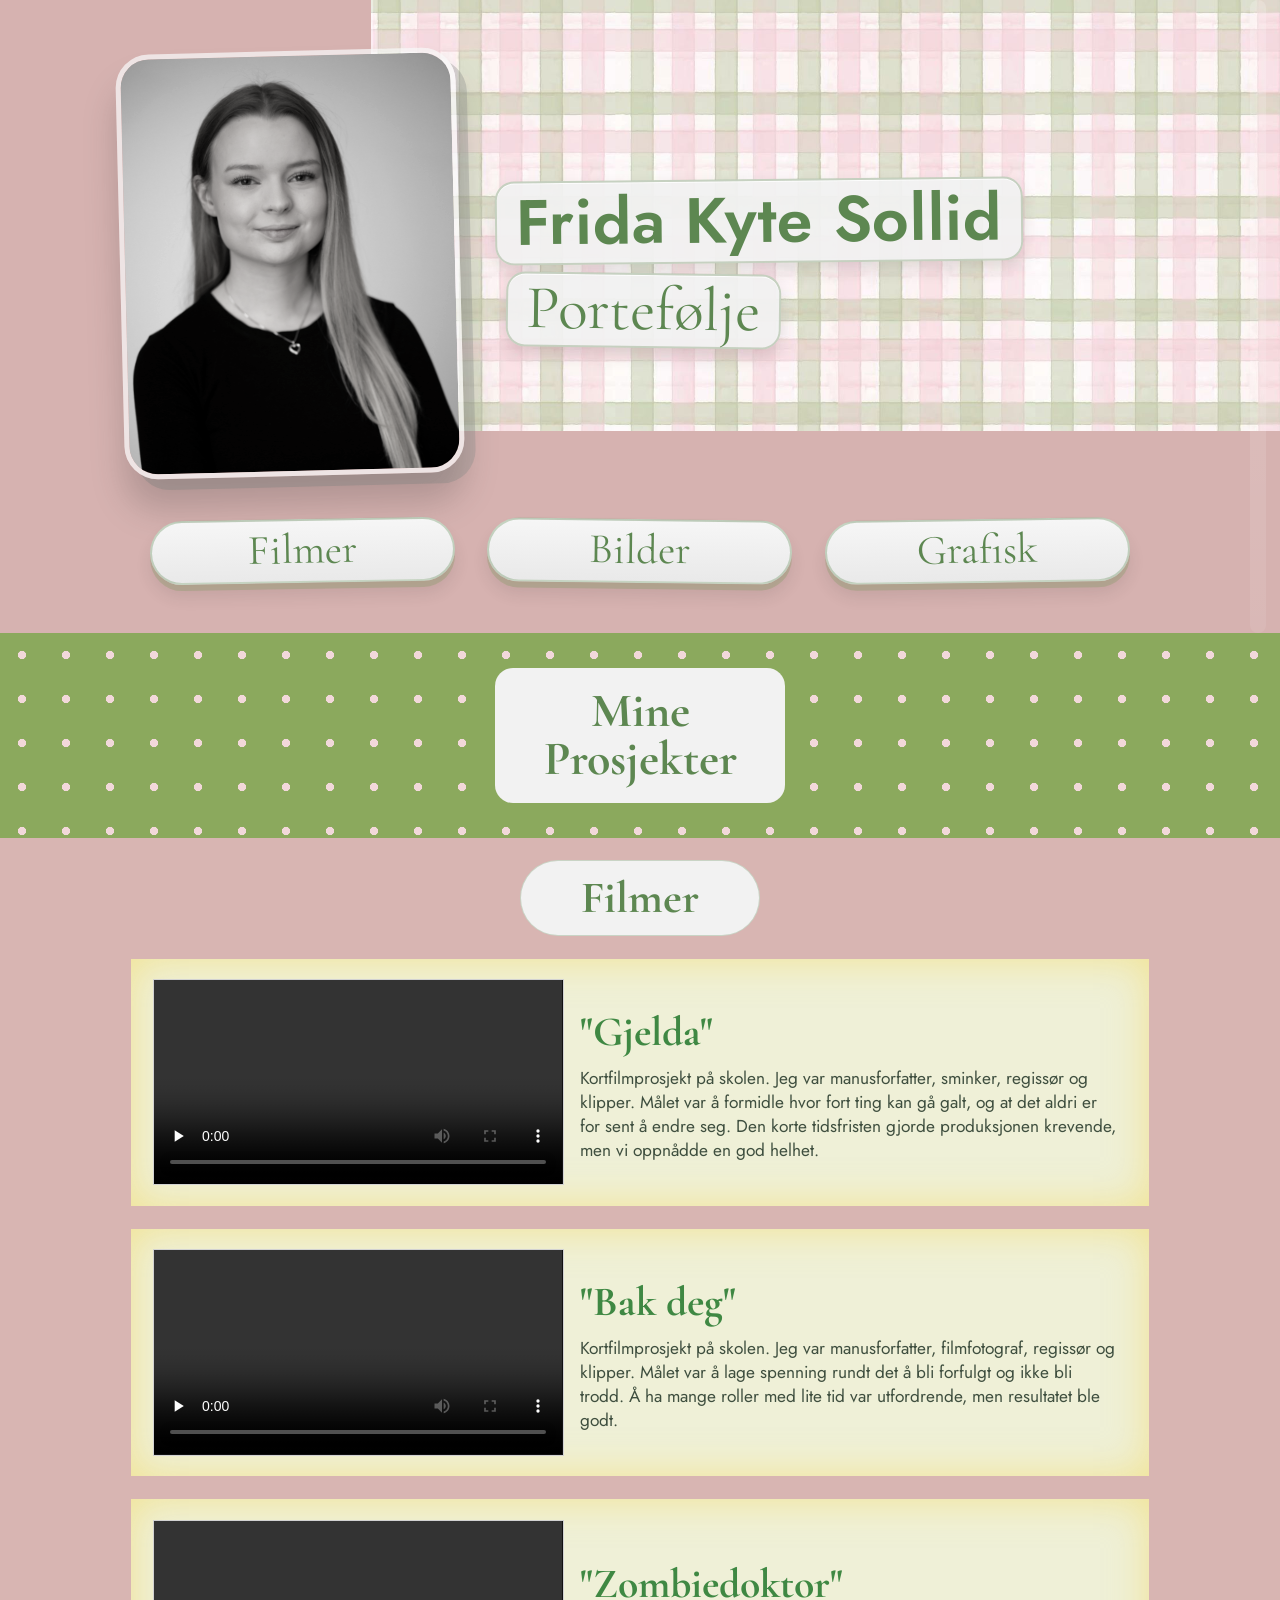
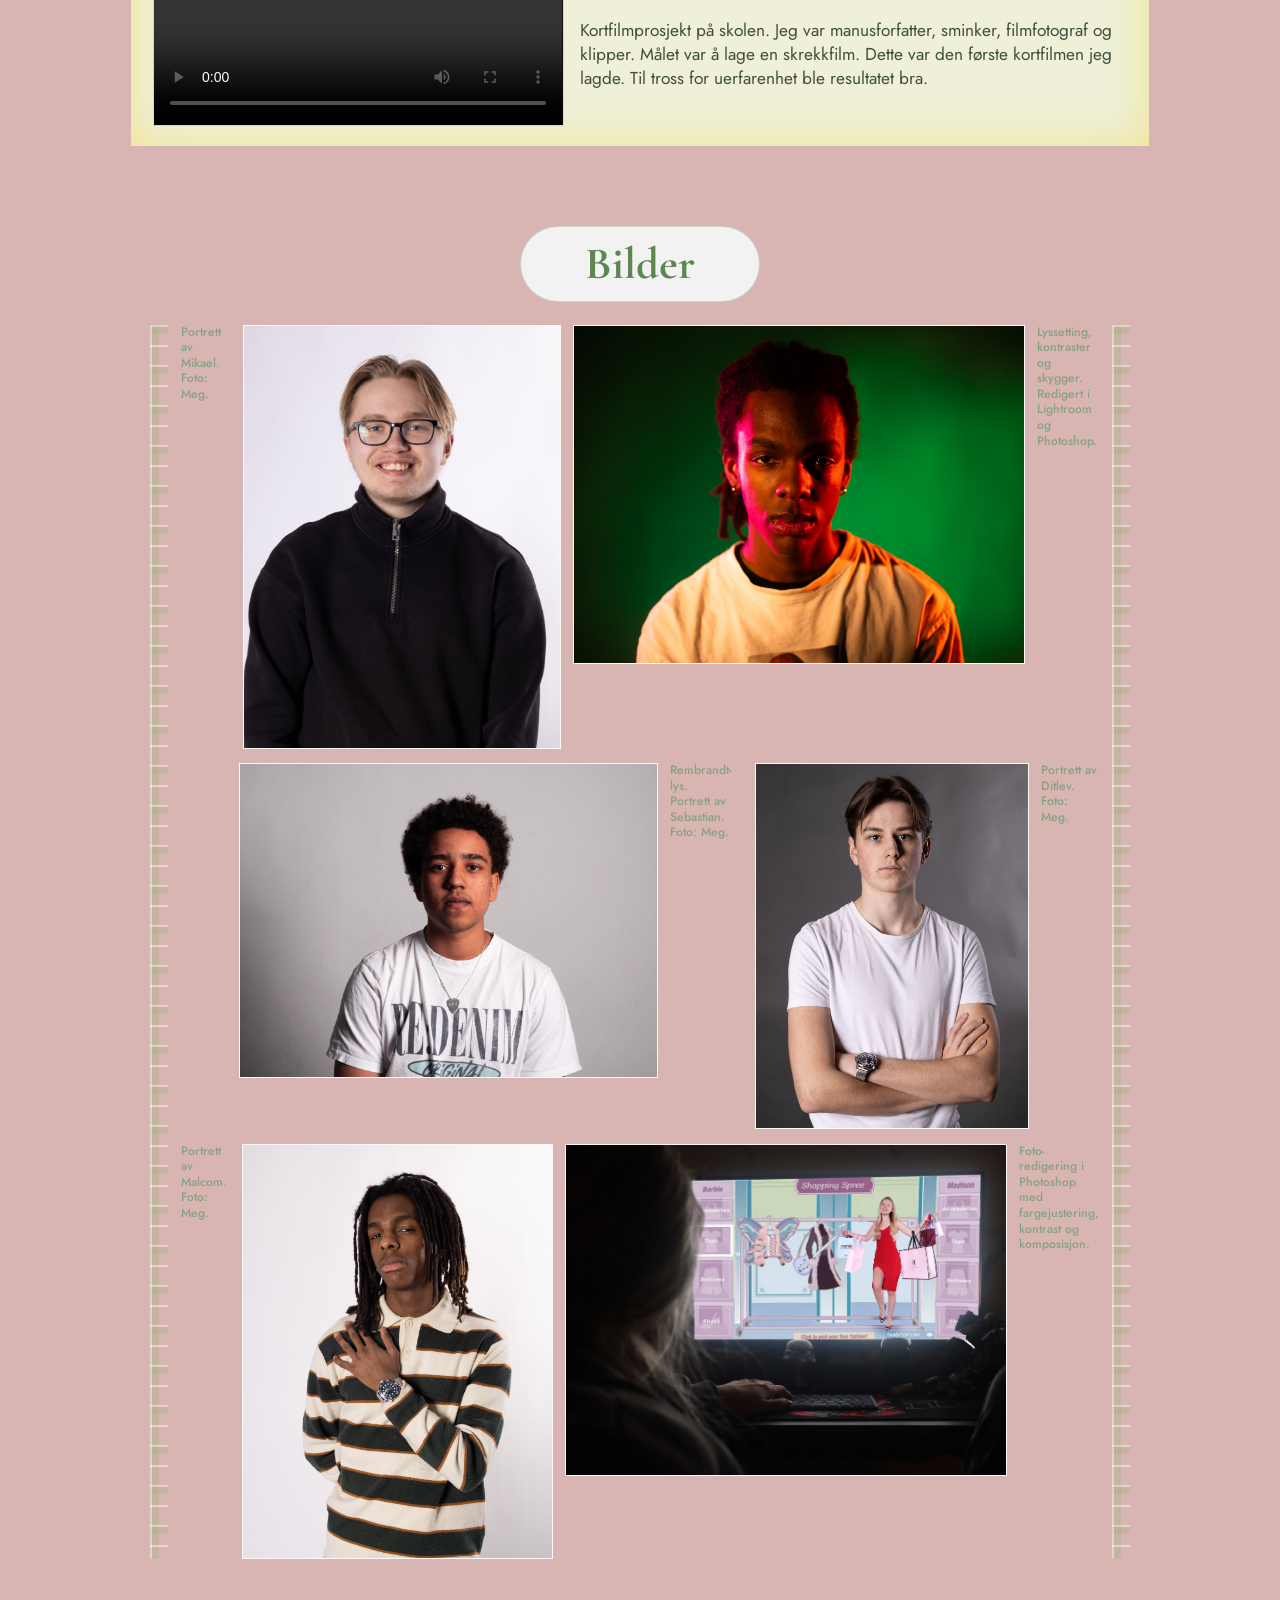
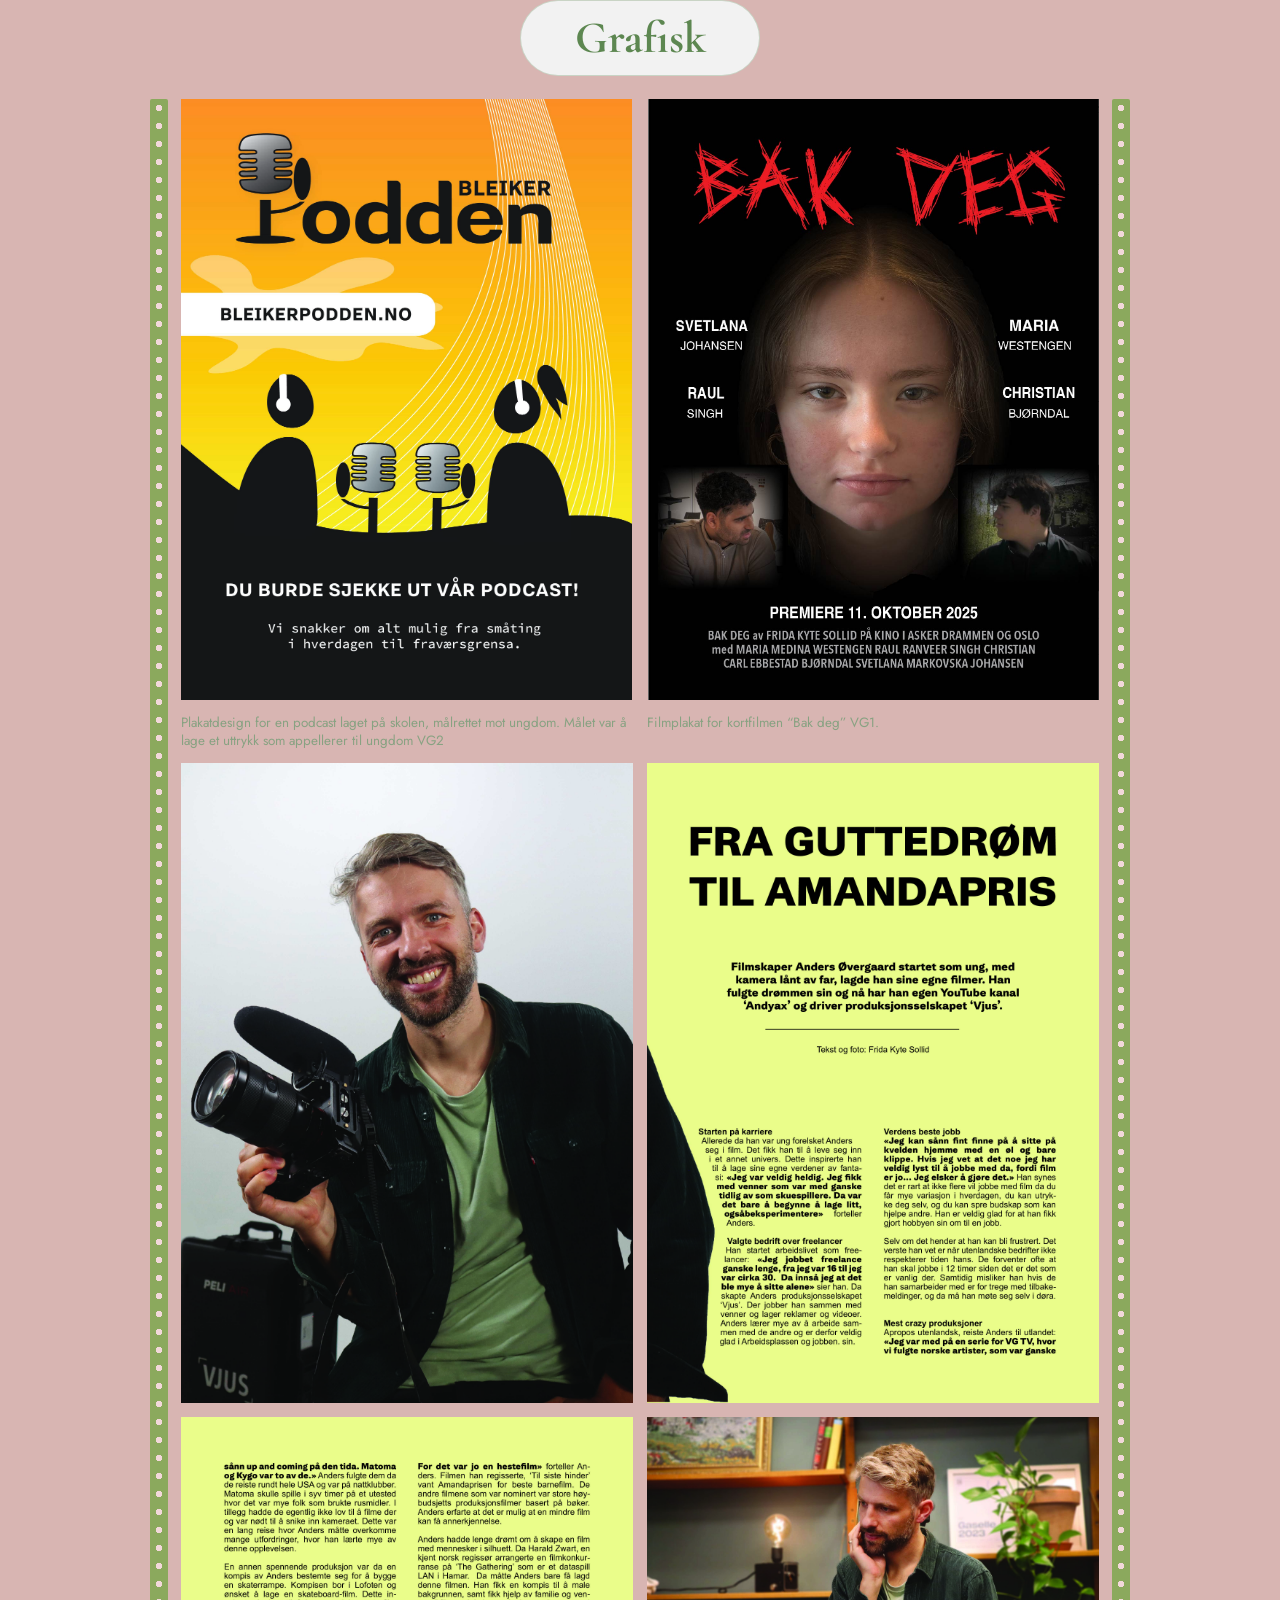
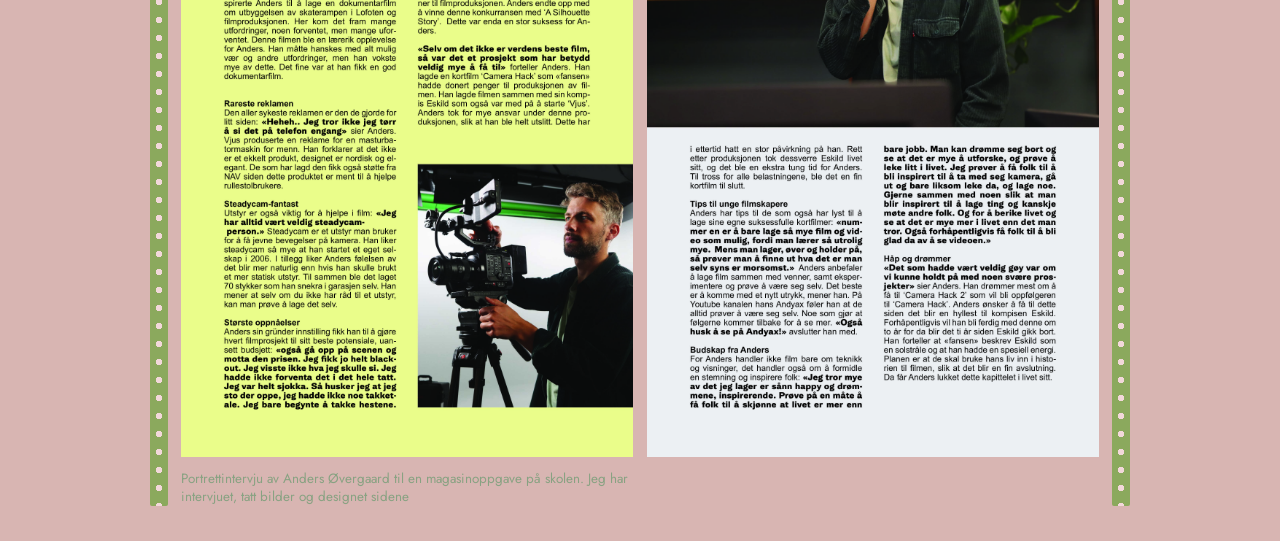
==== index.html @ c755b10b "første push" ====
﻿<!DOCTYPE html>
<html lang="no">
<head>
    <meta charset="UTF-8">
    <meta name="viewport" content="width=device-width, initial-scale=1.0">
    <title>Frida Kyte Sollid | Portefølje</title>
    <link rel="preconnect" href="https://fonts.googleapis.com">
    <link rel="preconnect" href="https://fonts.gstatic.com" crossorigin>
    <link href="https://fonts.googleapis.com/css2?family=Cormorant+Garamond:wght@500;600;700&family=Jost:wght@400;500;600&display=swap" rel="stylesheet">
    <link rel="stylesheet" href="./style/style.css">
</head>
<body>
    <header class="hero" id="top">
        <div class="hero-inner">
            <img src="bilder/FridaCVBILDE_3.jpg" alt="Portrett av Frida" class="hero-photo">
            <div class="hero-title-wrap">
                <h1>Frida Kyte Sollid</h1>
                <p>Portefølje</p>
            </div>
        </div>

        <nav class="pill-nav" aria-label="Navigasjon">
            <a href="#filmer">Filmer</a>
            <a href="#bilder">Bilder</a>
            <a href="#grafisk">Grafisk</a>
        </nav>
    </header>

    <section class="projects-banner">
        <h2>Mine Prosjekter</h2>
    </section>

    <main>
        <section id="filmer" class="section films">
            <h2 class="section-pill">Filmer</h2>

            <article class="film-card">
                <div class="media media-video">
                    <video controls preload="none" aria-label="Film Gjelda">
                        <source src="./filmer/gjelda.mp4" type="video/mp4">
                        Nettleseren støtter ikke videoavspilling.
                    </video>
                </div>
                <div class="film-text">
                    <h3>"Gjelda"</h3>
                    <p>
                        Kortfilmprosjekt på skolen.
                        Jeg var manusforfatter, sminker, regissør og klipper.
                        Målet var å formidle hvor fort ting kan gå galt, og at det aldri er for sent å endre seg.
                        Den korte tidsfristen gjorde produksjonen krevende, men vi oppnådde en god helhet.
                    </p>
                </div>
            </article>

            <article class="film-card">
                <div class="media media-video">
                    <video controls preload="none" aria-label="Film Bak deg">
                        <source src="./filmer/BakDeg.mp4" type="video/mp4">
                        Nettleseren støtter ikke videoavspilling.
                    </video>
                </div>
                <div class="film-text">
                    <h3>"Bak deg"</h3>
                    <p>
                        Kortfilmprosjekt på skolen.
                        Jeg var manusforfatter, filmfotograf, regissør og klipper.
                        Målet var å lage spenning rundt det å bli forfulgt og ikke bli trodd.
                        Å ha mange roller med lite tid var utfordrende, men resultatet ble godt.
                    </p>
                </div>
            </article>

            <article class="film-card">
                <div class="media media-video">
                    <video controls preload="metadata" aria-label="Film Zombiedoktor">
                        <source src="./filmer/Zombiedoktor.mp4" type="video/mp4">
                        Nettleseren støtter ikke videoavspilling.
                    </video>
                </div>
                <div class="film-text">
                    <h3>"Zombiedoktor"</h3>
                    <p>
                        Kortfilmprosjekt på skolen.
                        Jeg var manusforfatter, sminker, filmfotograf og klipper.
                        Målet var å lage en skrekkfilm.
                        Dette var den første kortfilmen jeg lagde.
                        Til tross for uerfarenhet ble resultatet bra.
                    </p>
                </div>
            </article>
        </section>

        <section id="bilder" class="section photos">
            <h2 class="section-pill">Bilder</h2>
            <div class="photo-layout">
                <div class="edge-strip" aria-hidden="true"></div>

                <div class="photo-collage">
                    <div class="photo-row row-1">
                        <p class="photo-note">Portrett av Mikael.<br>Foto: Meg.</p>
                        <figure class="photo-frame portrait">
                            <img src="bilder/MkaelPortrett1_1.jpg" alt="Portrett av Mikael">
                        </figure>
                        <figure class="photo-frame landscape">
                            <img src="bilder/Malcomsistebilde.jpg" alt="Lyssatt portrett av Malcom">
                        </figure>
                        <p class="photo-note">Lyssetting, kontraster og skygger.<br>Redigert i Lightroom og Photoshop.</p>
                    </div>

                    <div class="photo-row row-2">
                        <div class="row-space" aria-hidden="true"></div>
                        <figure class="photo-frame landscape">
                            <img src="bilder/Rembrandt2.jpg" alt="Rembrandt-lys portrett av Sebastian">
                        </figure>
                        <p class="photo-note">Rembrandt-lys.<br>Portrett av Sebastian.<br>Foto: Meg.</p>
                        <figure class="photo-frame portrait">
                            <img src="bilder/DitlevPortrett1.jpg" alt="Portrett av Ditlev">
                        </figure>
                        <p class="photo-note">Portrett av Ditlev.<br>Foto: Meg.</p>
                    </div>

                    <div class="photo-row row-3">
                        <p class="photo-note">Portrett av Malcom.<br>Foto: Meg.</p>
                        <figure class="photo-frame portrait">
                            <img src="bilder/MalcomPortrett1.jpg" alt="Portrett av Malcom i stripet genser">
                        </figure>
                        <figure class="photo-frame landscape">
                            <img src="bilder/identitet-Gjenopprettet.jpg" alt="Foto av skjerm med grafisk prosjekt">
                        </figure>
                        <p class="photo-note">Foto-redigering i Photoshop med fargejustering, kontrast og komposisjon.</p>
                    </div>
                </div>

                <div class="edge-strip" aria-hidden="true"></div>
            </div>
        </section>

        <section id="grafisk" class="section graphics">
            <h2 class="section-pill">Grafisk</h2>

            <div class="graphics-layout">
                <div class="graphic-strip" aria-hidden="true"></div>

                <div class="graphics-content">
                    <div class="graphic-posters">
                        <figure class="graphic-card">
                            <img src="bilder/GrafiskBleikerpodden.jpg" alt="Plakatdesign for Bleikerpodden">
                        </figure>
                        <figure class="graphic-card">
                            <img src="bilder/bakdegfilmplakat 2.jpg" class="bakdeg-poster" alt="Filmplakat for Bak deg">
                        </figure>
                    </div>
                    <div class="graphic-captions">
                        <p>Plakatdesign for en podcast laget på skolen, målrettet mot ungdom.
                         Målet var å lage et uttrykk som appellerer til ungdom VG2</p>
                        <p>Filmplakat for kortfilmen “Bak deg” VG1.</p>
                    </div>

                    <div class="graphic-spread" aria-label="Magasinoppslag">
                        <figure class="graphic-card">
                            <img src="bilder/b7278333-b36d-4a58-82a5-6533978aea83-1.jpg" alt="Portrett med kamera fra intervjuoppslag">
                        </figure>
                        <figure class="graphic-card">
                            <img src="bilder/b7278333-b36d-4a58-82a5-6533978aea83-2.jpg" alt="Forside av intervjuoppslag">
                        </figure>
                        <figure class="graphic-card">
                            <img src="bilder/b7278333-b36d-4a58-82a5-6533978aea83-3.jpg" alt="Intervjutekst med bilde">
                        </figure>
                        <figure class="graphic-card">
                            <img src="bilder/b7278333-b36d-4a58-82a5-6533978aea83-4.jpg" alt="Avslutning av intervjuoppslag">
                        </figure>
                    </div>
                    <p class="spread-caption">
                        Portrettintervju av Anders Øvergaard til en magasinoppgave på skolen.
                        Jeg har intervjuet, tatt bilder og designet sidene
                    </p>
                </div>

                <div class="graphic-strip" aria-hidden="true"></div>
            </div>
        </section>
    </main>
</body>
</html>
---- style/style.css ----
﻿:root {
    --pink: #d8b5b2;
    --green: #8ba95d;
    --text-green: #5d8751;
    --cream: #eff0d7;
    --soft-white: #f2f2f2;
}

* {
    margin: 0;
    padding: 0;
    box-sizing: border-box;
}

html {
    scroll-behavior: smooth;
    -webkit-text-size-adjust: 100%;
    text-size-adjust: 100%;
}

body {
    font-family: "Jost", sans-serif;
    background: var(--pink);
    color: #496b43;
    line-height: 1.4;
    overflow-x: hidden;
}

img,
video {
    max-width: 100%;
    height: auto;
}

.hero {
    position: relative;
    isolation: isolate;
    overflow: hidden;
    padding: clamp(2rem, 5vw, 3.2rem) 1rem clamp(2.2rem, 5vw, 3.1rem);
    background: #d6b2b0;
}

.hero::before {
    content: "";
    position: absolute;
    inset: 0 0 32% 29%;
    background: url("../bilder/greenndpink2.jpg") center / 420px auto repeat;
    box-shadow: inset 2px 0 0 rgba(255, 255, 255, 0.36);
    z-index: -1;
}

.hero::after {
    content: "";
    position: absolute;
    top: 0;
    right: 14px;
    bottom: 0;
    width: 16px;
    border-radius: 10px;
    background: linear-gradient(
        180deg,
        rgba(255, 255, 255, 0.45),
        rgba(255, 255, 255, 0.18)
    );
    opacity: 0.45;
    z-index: -1;
}

.hero-inner {
    max-width: 1040px;
    margin: 0 auto;
    display: grid;
    grid-template-columns: minmax(160px, 340px) minmax(190px, 1fr);
    gap: clamp(1rem, 3vw, 2.2rem);
    align-items: center;
}

.hero-photo {
    width: min(100%, 340px);
    aspect-ratio: 4 / 5;
    border-radius: 2.1rem;
    justify-self: center;
    object-fit: cover;
    object-position: center 14%;
    filter: grayscale(0.95) contrast(1.03);
    border: 5px solid rgba(244, 244, 244, 0.72);
    box-shadow:
        0 30px 34px rgba(70, 39, 38, 0.22),
        11px 11px 0 rgba(127, 161, 96, 0.38);
    transform: rotate(-1.4deg);
}

.hero-title-wrap {
    display: flex;
    flex-direction: column;
    align-items: flex-start;
    gap: 0.62rem;
    max-width: 560px;
}

.hero-title-wrap h1,
.hero-title-wrap p {
    display: inline-block;
    width: fit-content;
    padding: 0.42rem 1.15rem 0.56rem;
    background: rgba(242, 242, 242, 0.94);
    color: var(--text-green);
    border: 2px solid rgba(112, 145, 98, 0.34);
    border-radius: 1.2rem;
    box-shadow:
        0 8px 16px rgba(66, 50, 49, 0.14),
        inset 0 1px 0 rgba(255, 255, 255, 0.85);
}

.hero-title-wrap h1 {
    font-family: "Jost", sans-serif;
    font-size: clamp(2.2rem, 5vw, 4.6rem);
    font-weight: 600;
    line-height: 1;
    letter-spacing: 0.01em;
    transform: rotate(-0.6deg);
}

.hero-title-wrap p {
    margin-left: 0.7rem;
    font-family: "Cormorant Garamond", serif;
    font-size: clamp(2.7rem, 4.8vw, 5.2rem);
    line-height: 0.9;
    transform: rotate(0.75deg);
}

.pill-nav {
    margin: clamp(1.8rem, 4vw, 2.7rem) auto 0;
    max-width: 1030px;
    width: min(100%, 980px);
    display: grid;
    grid-template-columns: repeat(3, minmax(0, 1fr));
    gap: clamp(0.8rem, 3vw, 2rem);
}

.pill-nav a {
    position: relative;
    min-width: 0;
    text-decoration: none;
    font-family: "Cormorant Garamond", serif;
    font-size: clamp(2rem, 3.3vw, 2.7rem);
    line-height: 1;
    text-align: center;
    color: var(--text-green);
    padding: 0.5rem 1.2rem 0.62rem;
    background: linear-gradient(180deg, #f6f6f6, #e9e9e9);
    border: 2px solid rgba(95, 136, 82, 0.32);
    border-radius: 999px;
    box-shadow:
        0 6px 0 rgba(117, 153, 87, 0.27),
        0 12px 16px rgba(58, 45, 45, 0.11);
    transition: transform 140ms ease, box-shadow 140ms ease, filter 140ms ease;
}

.pill-nav a:nth-child(1) {
    transform: rotate(-1deg);
}

.pill-nav a:nth-child(2) {
    transform: rotate(0.7deg);
}

.pill-nav a:nth-child(3) {
    transform: rotate(-0.8deg);
}

.pill-nav a:hover,
.pill-nav a:focus-visible {
    transform: translateY(-4px) scale(1.02);
    box-shadow:
        0 8px 0 rgba(117, 153, 87, 0.31),
        0 17px 20px rgba(58, 45, 45, 0.15);
    filter: saturate(1.08);
}

.section-pill {
    text-decoration: none;
    font-family: "Cormorant Garamond", serif;
    text-align: center;
    color: var(--text-green);
    background: var(--soft-white);
    border: 1px solid rgba(94, 135, 81, 0.28);
    border-radius: 999px;
    padding: 0.35rem 0.8rem;
}

.projects-banner {
    background-color: var(--green);
    background-image: radial-gradient(circle, #f2d8da 13%, transparent 14%);
    background-size: 44px 44px;
    padding: 2.2rem 1rem;
    text-align: center;
}

.projects-banner h2 {
    max-width: 290px;
    margin: 0 auto;
    background: var(--soft-white);
    color: var(--text-green);
    border-radius: 18px;
    padding: 1.2rem 1rem;
    font-family: "Cormorant Garamond", serif;
    font-size: clamp(2rem, 8vw, 3rem);
    line-height: 1;
}

main {
    max-width: 1050px;
    margin: 0 auto;
}

.section {
    padding: 1.4rem 1rem 2.2rem;
}

.section-pill {
    width: min(240px, 78vw);
    margin: 0 auto 1.4rem;
    font-size: clamp(2rem, 7vw, 2.8rem);
}

.film-card {
    background: var(--cream);
    margin: 1.4rem 0;
    padding: 1.2rem;
    display: grid;
    grid-template-columns: 1fr;
    gap: 1rem;
    align-items: center;
    box-shadow: inset 0 0 40px rgba(243, 215, 83, 0.52);
}

.media {
    background: #ececec;
    color: var(--text-green);
    min-height: 160px;
    border: 1px solid #d2d2d2;
    display: grid;
    place-items: center;
    font-family: "Cormorant Garamond", serif;
    font-size: 2rem;
}

.media-video {
    padding: 0;
    min-height: 0;
    background: #111;
}

.media-video video {
    display: block;
    width: 100%;
    height: auto;
    max-height: 260px;
}

.film-text h3 {
    font-family: "Cormorant Garamond", serif;
    color: #3f8843;
    font-size: clamp(1.9rem, 6vw, 2.6rem);
    margin-bottom: 0.3rem;
}

.film-text p {
    color: #3f4f3f;
    font-size: 1.08rem;
    max-width: 54ch;
}

.photos {
    background: var(--pink);
    padding-bottom: 2.6rem;
}

.photo-layout {
    max-width: 980px;
    margin: 0 auto;
    display: grid;
    grid-template-columns: 18px minmax(0, 1fr) 18px;
    gap: 0.8rem;
    align-items: stretch;
}

.edge-strip {
    border-radius: 2px;
    background-image:
        linear-gradient(rgba(255, 255, 255, 0.45) 2px, transparent 2px),
        linear-gradient(90deg, rgba(255, 255, 255, 0.45) 2px, transparent 2px),
        linear-gradient(rgba(138, 173, 98, 0.22) 9px, transparent 9px),
        linear-gradient(90deg, rgba(138, 173, 98, 0.22) 9px, transparent 9px);
    background-size: 20px 20px, 20px 20px, 40px 40px, 40px 40px;
}

.photo-collage {
    display: flex;
    flex-direction: column;
    gap: 0.9rem;
}

.photo-row {
    display: grid;
    align-items: start;
    gap: 0.75rem;
}

.row-1 {
    grid-template-columns: 0.16fr 1.02fr 1.45fr 0.2fr;
}

.row-2 {
    grid-template-columns: 0.16fr 1.45fr 0.25fr 0.95fr 0.2fr;
}

.row-3 {
    grid-template-columns: 0.16fr 1.02fr 1.45fr 0.2fr;
}

.row-space {
    min-height: 1px;
}

.photo-note {
    align-self: start;
    font-size: clamp(0.56rem, 0.95vw, 0.86rem);
    line-height: 1.28;
    font-weight: 500;
    color: #88a282;
}

.photo-frame {
    margin: 0;
    background: #ececec;
    border: 1px solid rgba(255, 255, 255, 0.7);
}

.photo-frame img {
    width: 100%;
    height: 100%;
    object-fit: cover;
    display: block;
}

.photo-frame.portrait {
    aspect-ratio: 3 / 4;
}

.photo-frame.landscape {
    aspect-ratio: 4 / 3;
}

.photo-frame.portrait img {
    object-position: center top;
}

.graphics {
    background: var(--pink);
    padding-top: 0;
}

.graphics-layout {
    max-width: 980px;
    margin: 0 auto;
    display: grid;
    grid-template-columns: 18px minmax(0, 1fr) 18px;
    gap: 0.8rem;
}

.graphic-strip {
    border-radius: 2px;
    background-color: #8ba95d;
    background-image: radial-gradient(circle, #f2d8da 23%, transparent 25%);
    background-size: 18px 18px;
}

.graphics-content {
    display: flex;
    flex-direction: column;
    gap: 0.85rem;
}

.graphic-posters {
    display: grid;
    grid-template-columns: repeat(2, minmax(0, 1fr));
    gap: 1rem;
}

.graphic-card {
    margin: 0;
    background: #101010;
}

.graphic-card img {
    width: 100%;
    aspect-ratio: 3 / 4;
    object-fit: cover;
    display: block;
}

.bakdeg-poster {
    object-position: 68% 75%;
}

.graphic-captions {
    display: grid;
    grid-template-columns: repeat(2, minmax(0, 1fr));
    gap: 0.85rem;
}

.graphic-captions p {
    font-size: 0.84rem;
    line-height: 1.33;
    color: #88a282;
}

.graphic-spread {
    display: grid;
    grid-template-columns: repeat(2, minmax(0, 1fr));
    gap: 0.85rem;
}

.graphic-spread .graphic-card {
    background: #efefef;
}

.graphic-spread .graphic-card img {
    aspect-ratio: auto;
    height: auto;
    object-fit: contain;
}

.spread-caption {
    font-size: 0.84rem;
    line-height: 1.33;
    color: #88a282;
    max-width: 62ch;
}

@media (min-width: 680px) {
    .film-card {
        grid-template-columns: minmax(240px, 0.9fr) 1.2fr;
        padding: 1.3rem 1.4rem;
    }
}

@media (max-width: 900px) {
    .hero {
        padding: 1.7rem 0.75rem 1.8rem;
    }

    .hero::before {
        inset: 0 0 35% 24%;
        background-size: 320px auto;
    }

    .hero::after {
        right: 8px;
        width: 10px;
    }

    .hero-inner {
        grid-template-columns: minmax(150px, 260px) minmax(170px, 1fr);
        gap: 0.75rem;
    }

    .hero-photo {
        width: min(100%, 250px);
    }

    .hero-title-wrap h1,
    .hero-title-wrap p {
        transform: none;
    }

    .pill-nav a {
        font-size: clamp(1.35rem, 3.7vw, 2rem);
        padding-inline: 0.8rem;
    }

    .pill-nav a:nth-child(1),
    .pill-nav a:nth-child(2),
    .pill-nav a:nth-child(3) {
        transform: none;
    }

    .photo-layout,
    .graphics-layout {
        grid-template-columns: 12px minmax(0, 1fr) 12px;
        gap: 0.45rem;
    }

    .photo-row {
        gap: 0.45rem;
    }

    .photo-note,
    .graphic-captions p,
    .spread-caption {
        font-size: clamp(0.52rem, 1.7vw, 0.72rem);
    }
}

@media (max-width: 640px) {
    .section {
        padding: 1.1rem 0.55rem 2rem;
    }

    .hero {
        padding-top: 1.35rem;
    }

    .hero::before {
        inset: 0 0 36% 16%;
        background-size: 250px auto;
    }

    .hero-title-wrap h1 {
        font-size: clamp(1.45rem, 6.5vw, 2.3rem);
    }

    .hero-title-wrap p {
        font-size: clamp(1.95rem, 8vw, 3rem);
    }

    .pill-nav {
        gap: 0.55rem;
    }

    .pill-nav a {
        font-size: clamp(1.2rem, 5.3vw, 1.55rem);
        padding: 0.42rem 0.35rem 0.5rem;
    }

    .photo-layout,
    .graphics-layout {
        grid-template-columns: 8px minmax(0, 1fr) 8px;
    }

    .graphic-posters {
        gap: 0.55rem;
    }

    .graphic-captions {
        gap: 0.5rem;
    }

    .graphic-spread {
        gap: 0.5rem;
    }
}
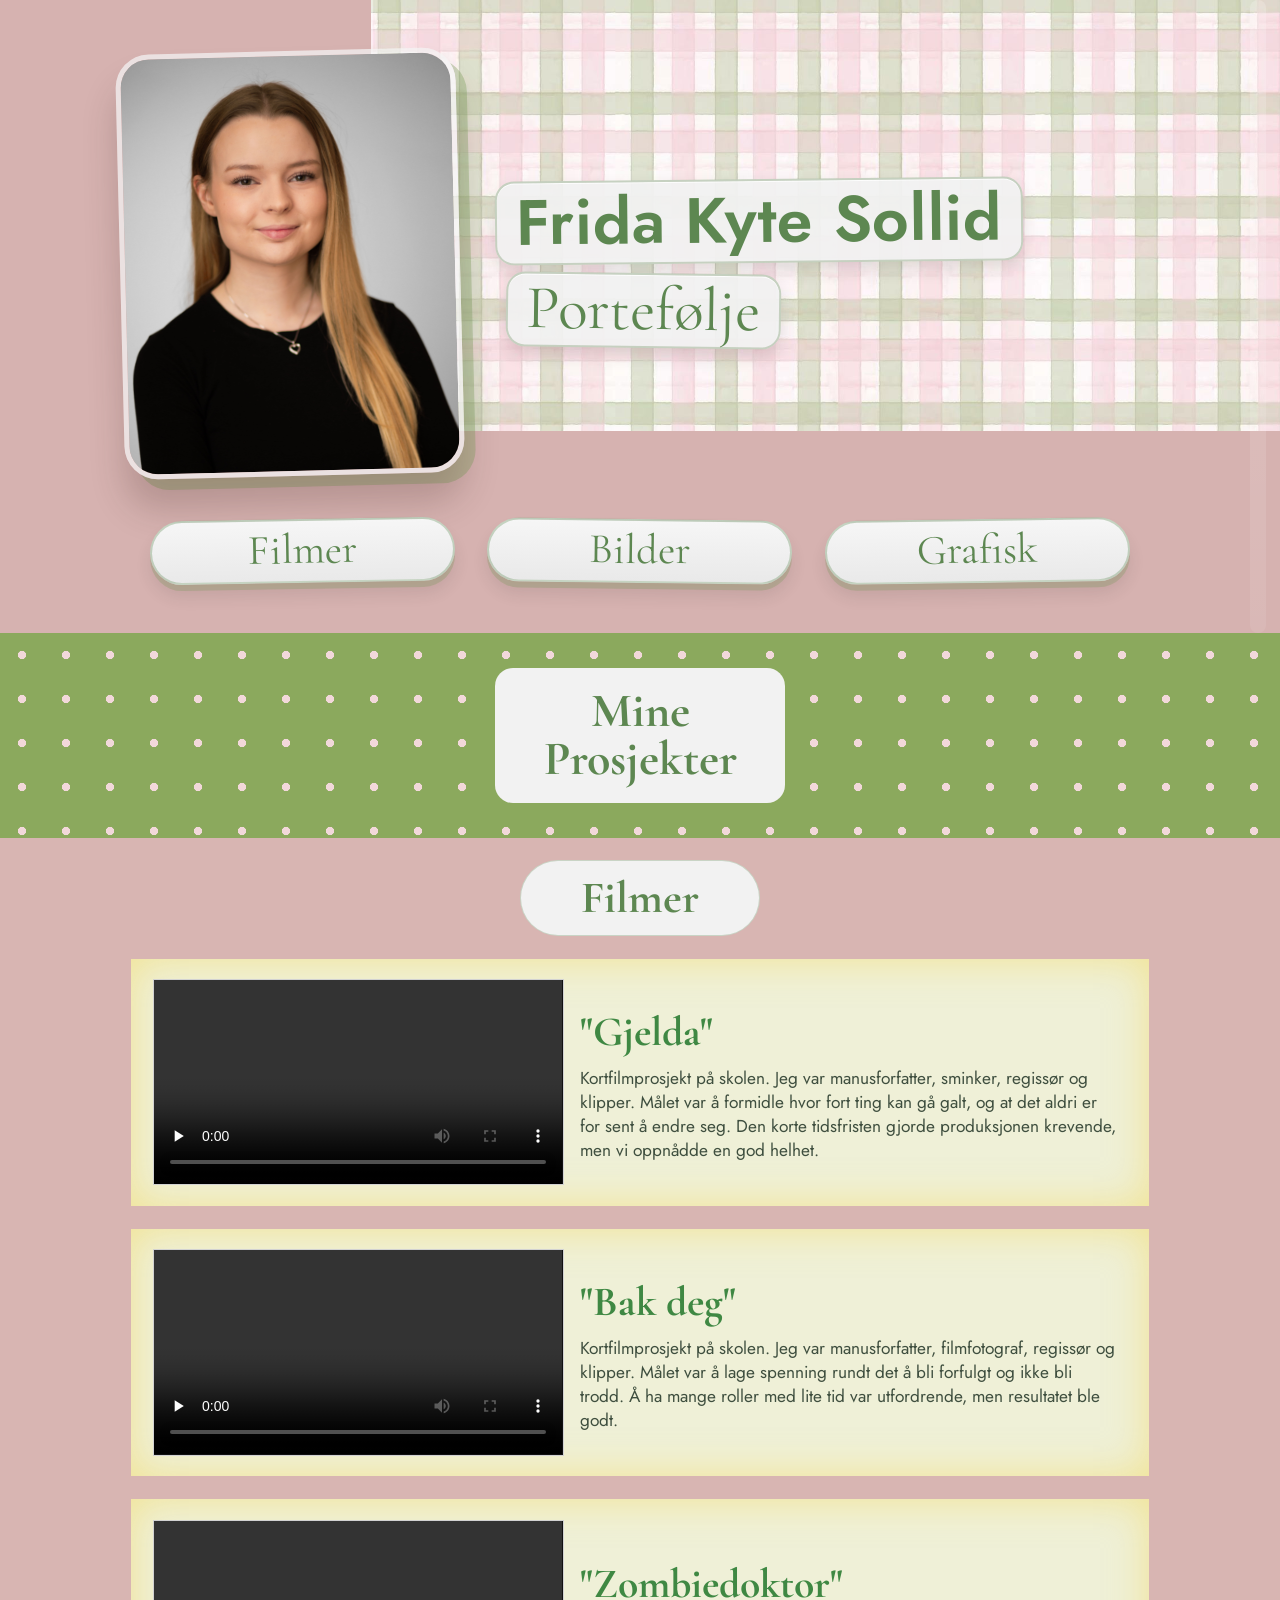
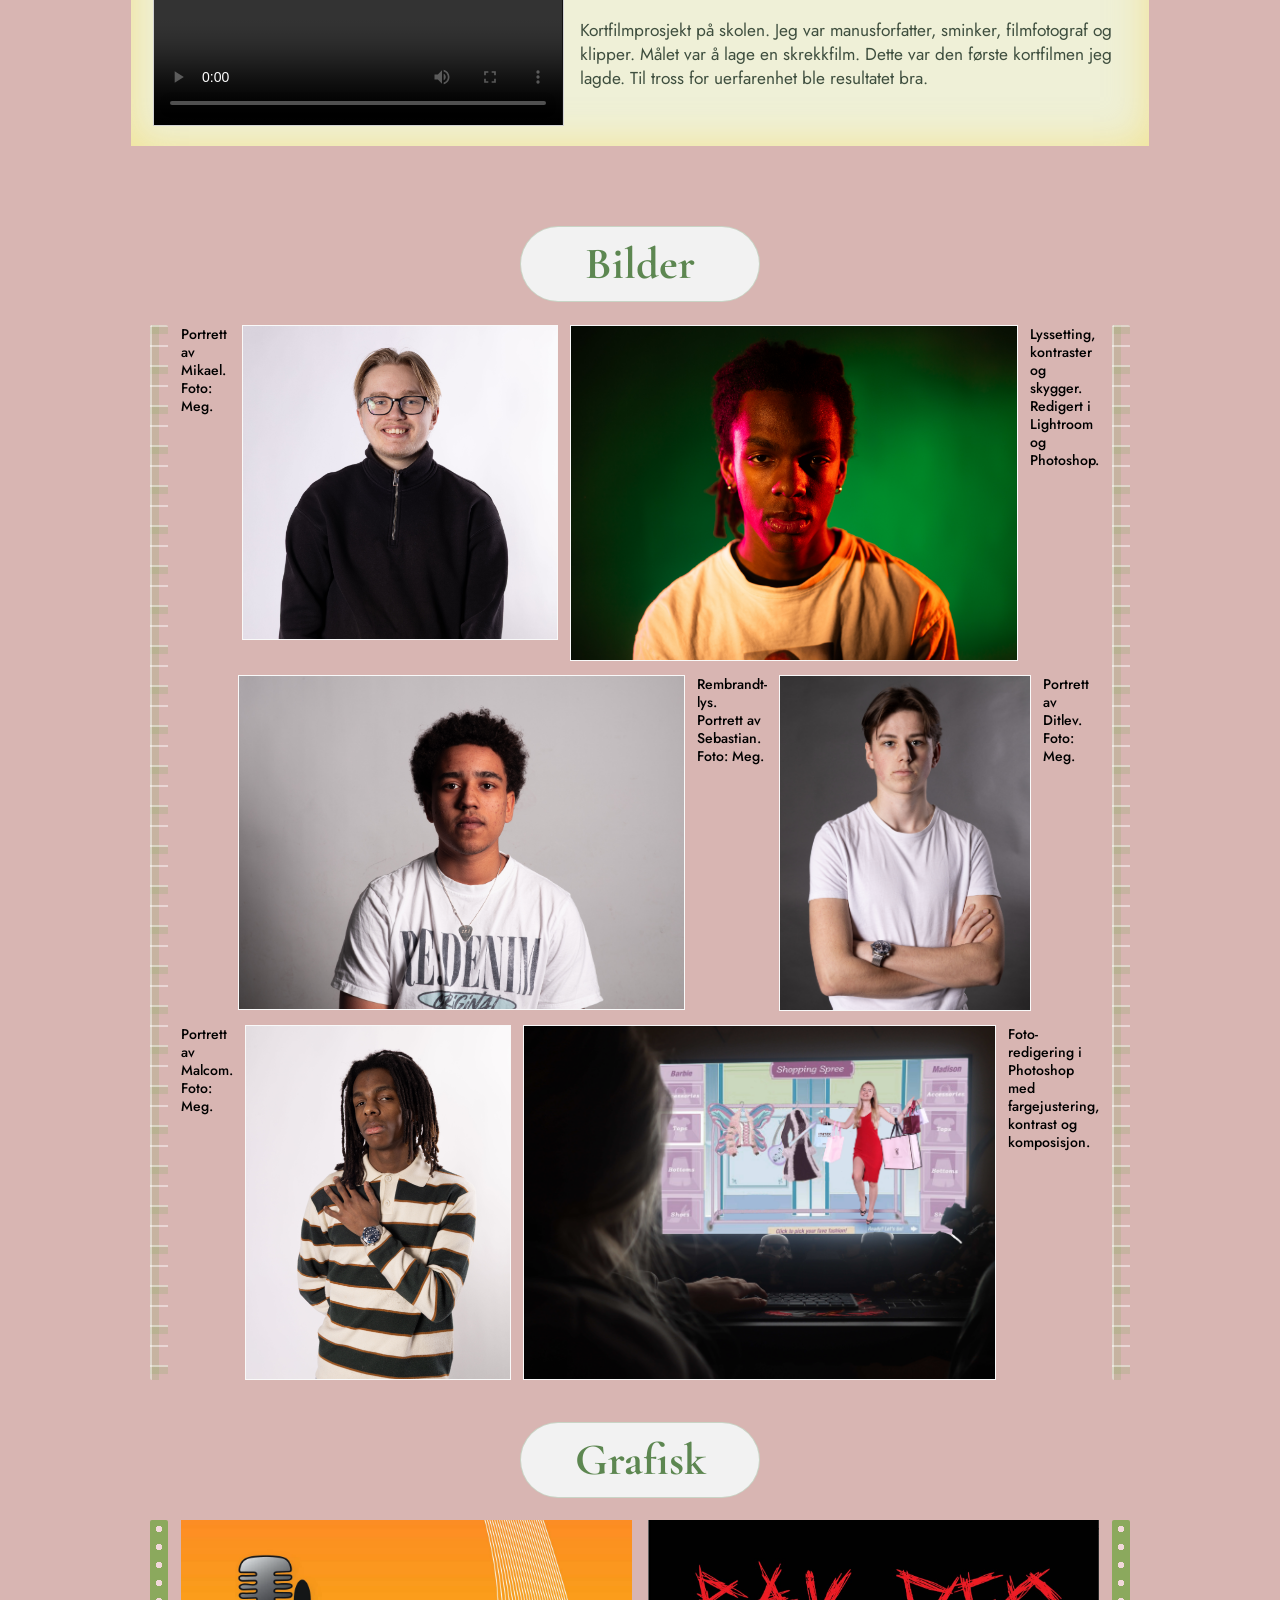
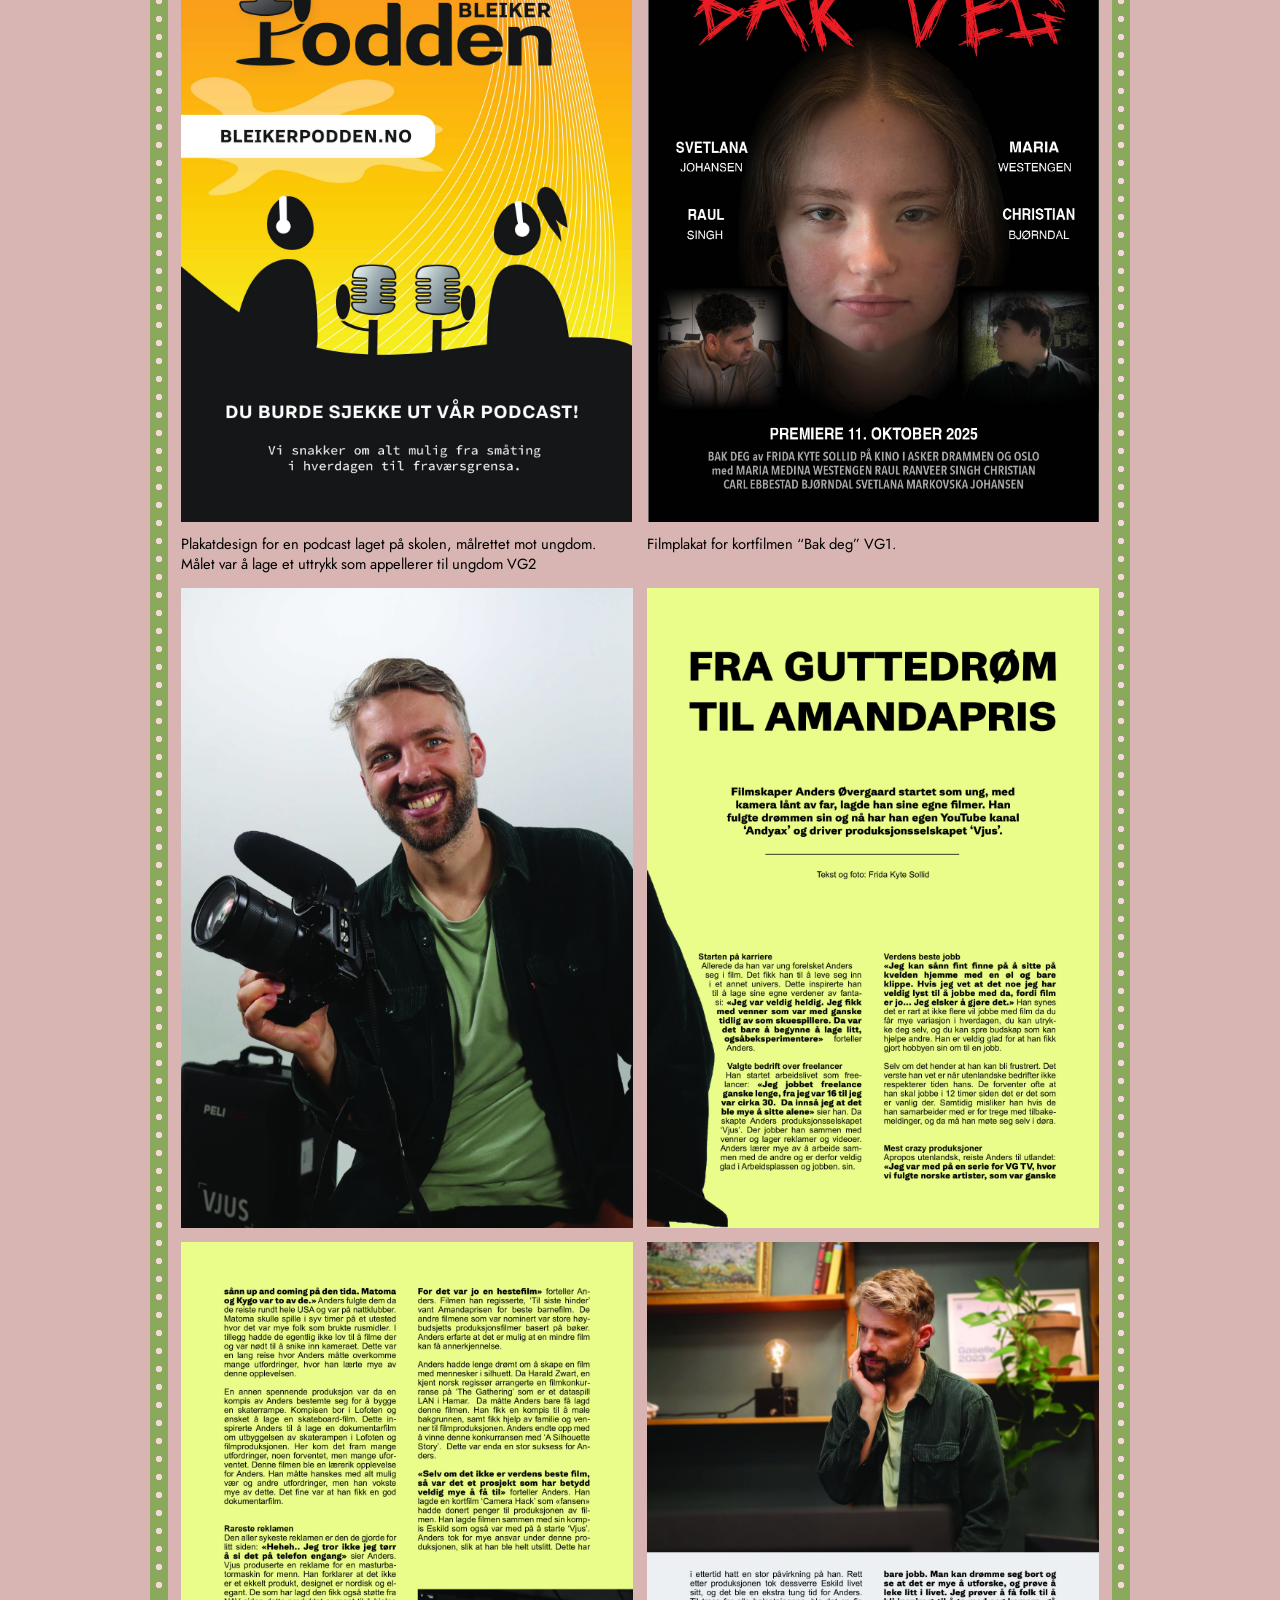
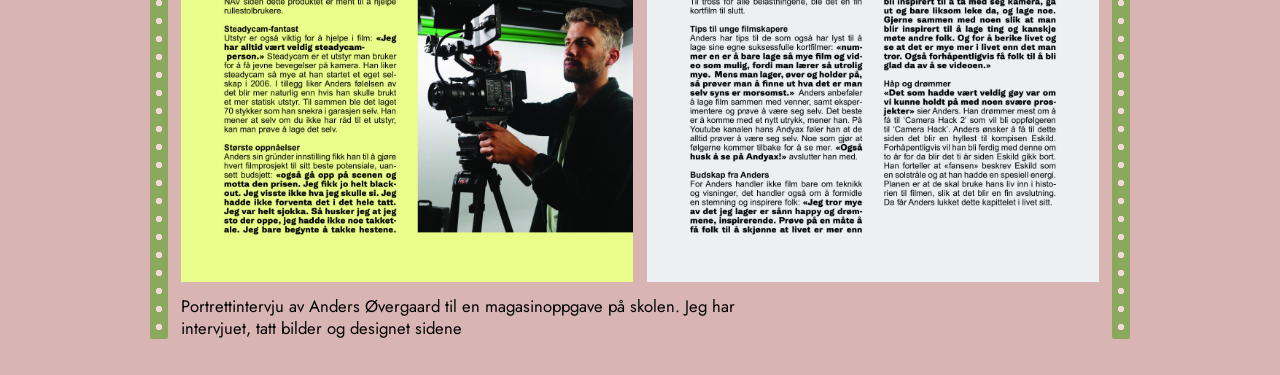
==== commit dec341c9: "oppdatering" ====
--- a/index.html
+++ b/index.html
@@ -37,7 +37,7 @@
             <article class="film-card">
                 <div class="media media-video">
                     <video controls preload="none" aria-label="Film Gjelda">
-                        <source src="./filmer/gjelda.mp4" type="video/mp4">
+                        <source src="https://media.githubusercontent.com/media/RaulSingh1/Fridaportfolje/main/filmer/gjelda.mp4" type="video/mp4">
                         Nettleseren støtter ikke videoavspilling.
                     </video>
                 </div>
@@ -55,7 +55,7 @@
             <article class="film-card">
                 <div class="media media-video">
                     <video controls preload="none" aria-label="Film Bak deg">
-                        <source src="./filmer/BakDeg.mp4" type="video/mp4">
+                        <source src="https://media.githubusercontent.com/media/RaulSingh1/Fridaportfolje/main/filmer/BakDeg.mp4" type="video/mp4">
                         Nettleseren støtter ikke videoavspilling.
                     </video>
                 </div>
@@ -73,7 +73,7 @@
             <article class="film-card">
                 <div class="media media-video">
                     <video controls preload="metadata" aria-label="Film Zombiedoktor">
-                        <source src="./filmer/Zombiedoktor.mp4" type="video/mp4">
+                        <source src="https://media.githubusercontent.com/media/RaulSingh1/Fridaportfolje/main/filmer/Zombiedoktor.mp4" type="video/mp4">
                         Nettleseren støtter ikke videoavspilling.
                     </video>
                 </div>
--- a/style/style.css
+++ b/style/style.css
@@ -82,7 +82,6 @@
     justify-self: center;
     object-fit: cover;
     object-position: center 14%;
-    filter: grayscale(0.95) contrast(1.03);
     border: 5px solid rgba(244, 244, 244, 0.72);
     box-shadow:
         0 30px 34px rgba(70, 39, 38, 0.22),
@@ -313,11 +312,11 @@
 }
 
 .row-2 {
-    grid-template-columns: 0.16fr 1.45fr 0.25fr 0.95fr 0.2fr;
+    grid-template-columns: 0.16fr 1.58fr 0.25fr 0.89fr 0.2fr;
 }
 
 .row-3 {
-    grid-template-columns: 0.16fr 1.02fr 1.45fr 0.2fr;
+    grid-template-columns: 0.16fr 0.89fr 1.58fr 0.2fr;
 }
 
 .row-space {
@@ -326,10 +325,10 @@
 
 .photo-note {
     align-self: start;
-    font-size: clamp(0.56rem, 0.95vw, 0.86rem);
+    font-size: clamp(0.64rem, 1.1vw, 0.98rem);
     line-height: 1.28;
     font-weight: 500;
-    color: #88a282;
+    color: #000000;
 }
 
 .photo-frame {
@@ -349,6 +348,10 @@
     aspect-ratio: 3 / 4;
 }
 
+.row-1 .photo-frame.portrait {
+    aspect-ratio: 1 / 1;
+}
+
 .photo-frame.landscape {
     aspect-ratio: 4 / 3;
 }
@@ -412,9 +415,9 @@
 }
 
 .graphic-captions p {
-    font-size: 0.84rem;
+    font-size: clamp(0.9rem, 1.15vw, 1.03rem);
     line-height: 1.33;
-    color: #88a282;
+    color: #000000;
 }
 
 .graphic-spread {
@@ -434,9 +437,9 @@
 }
 
 .spread-caption {
-    font-size: 0.84rem;
+    font-size: clamp(1rem, 1.3vw, 1.14rem);
     line-height: 1.33;
-    color: #88a282;
+    color: #000000;
     max-width: 62ch;
 }
 
@@ -497,10 +500,16 @@
         gap: 0.45rem;
     }
 
-    .photo-note,
-    .graphic-captions p,
+    .photo-note {
+        font-size: clamp(0.6rem, 1.9vw, 0.82rem);
+    }
+
+    .graphic-captions p {
+        font-size: clamp(0.6rem, 1.9vw, 0.82rem);
+    }
+
     .spread-caption {
-        font-size: clamp(0.52rem, 1.7vw, 0.72rem);
+        font-size: clamp(0.68rem, 2.2vw, 0.95rem);
     }
 }
 
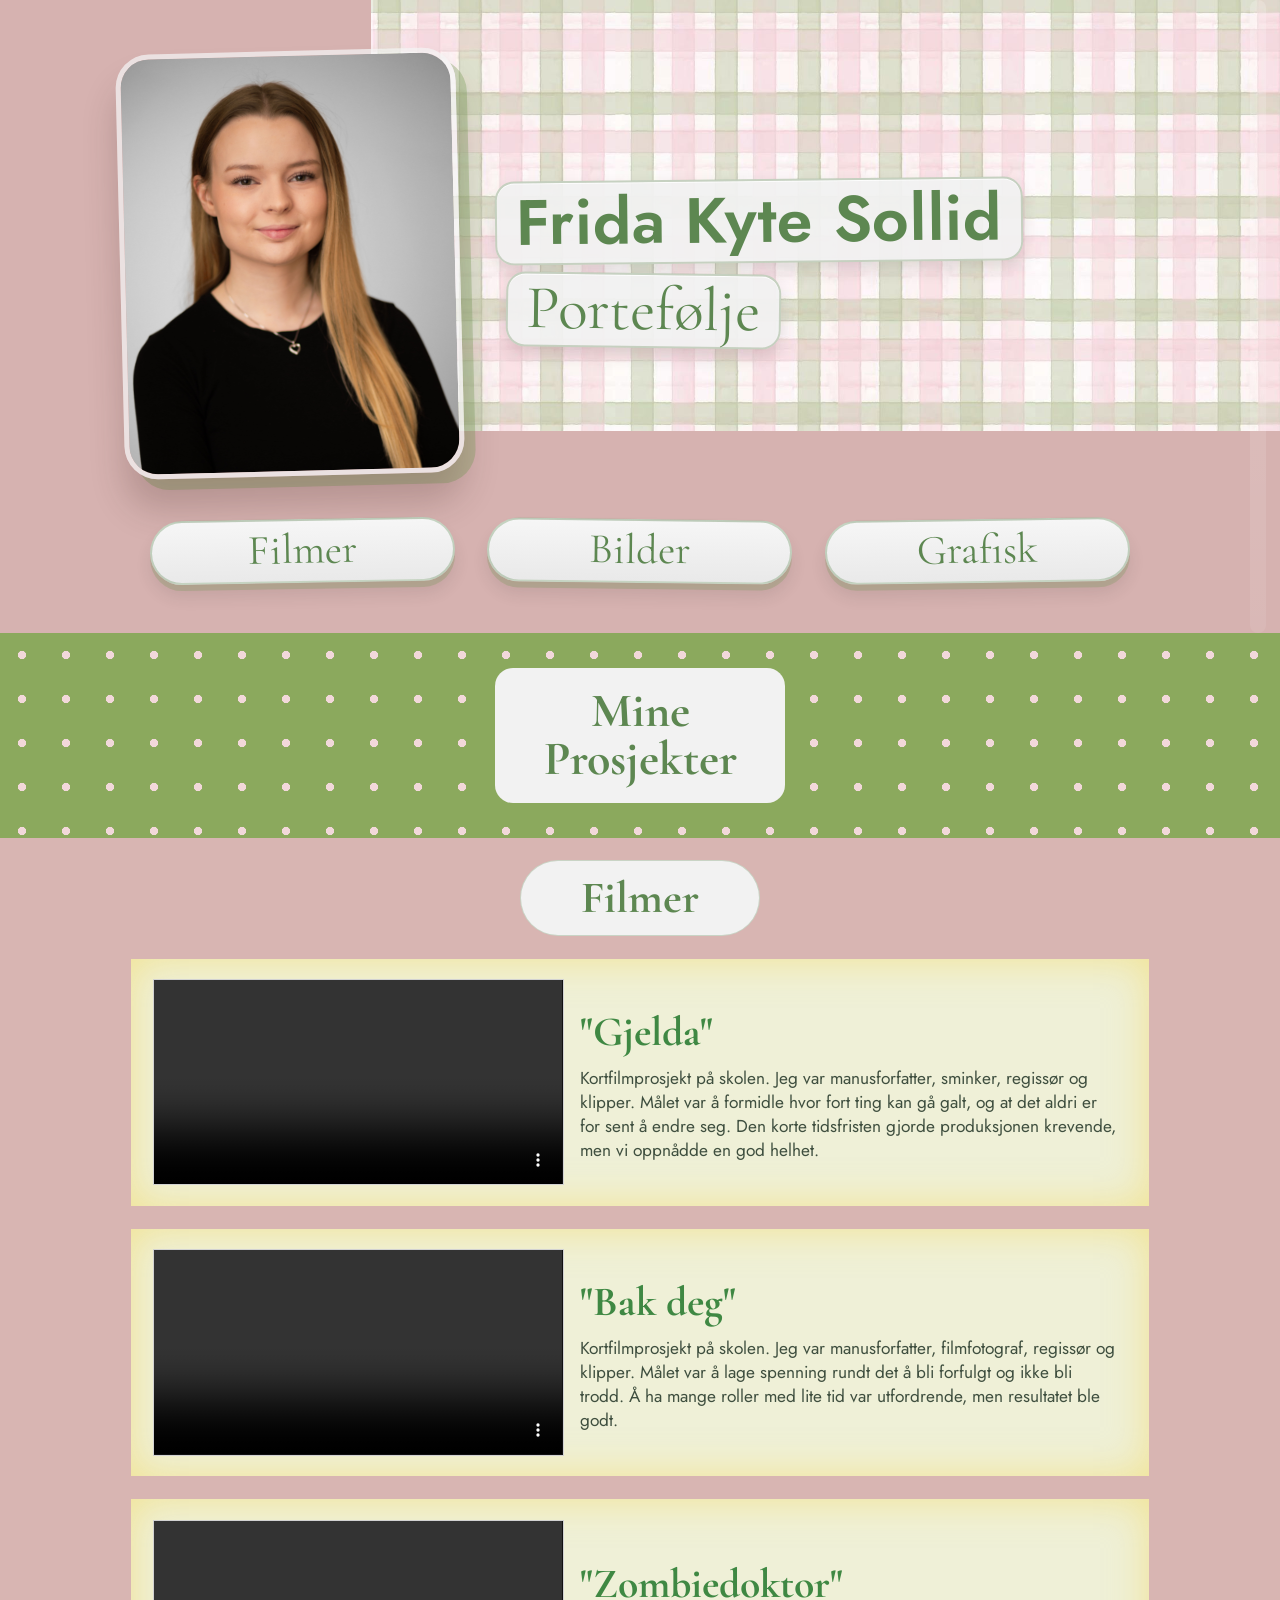
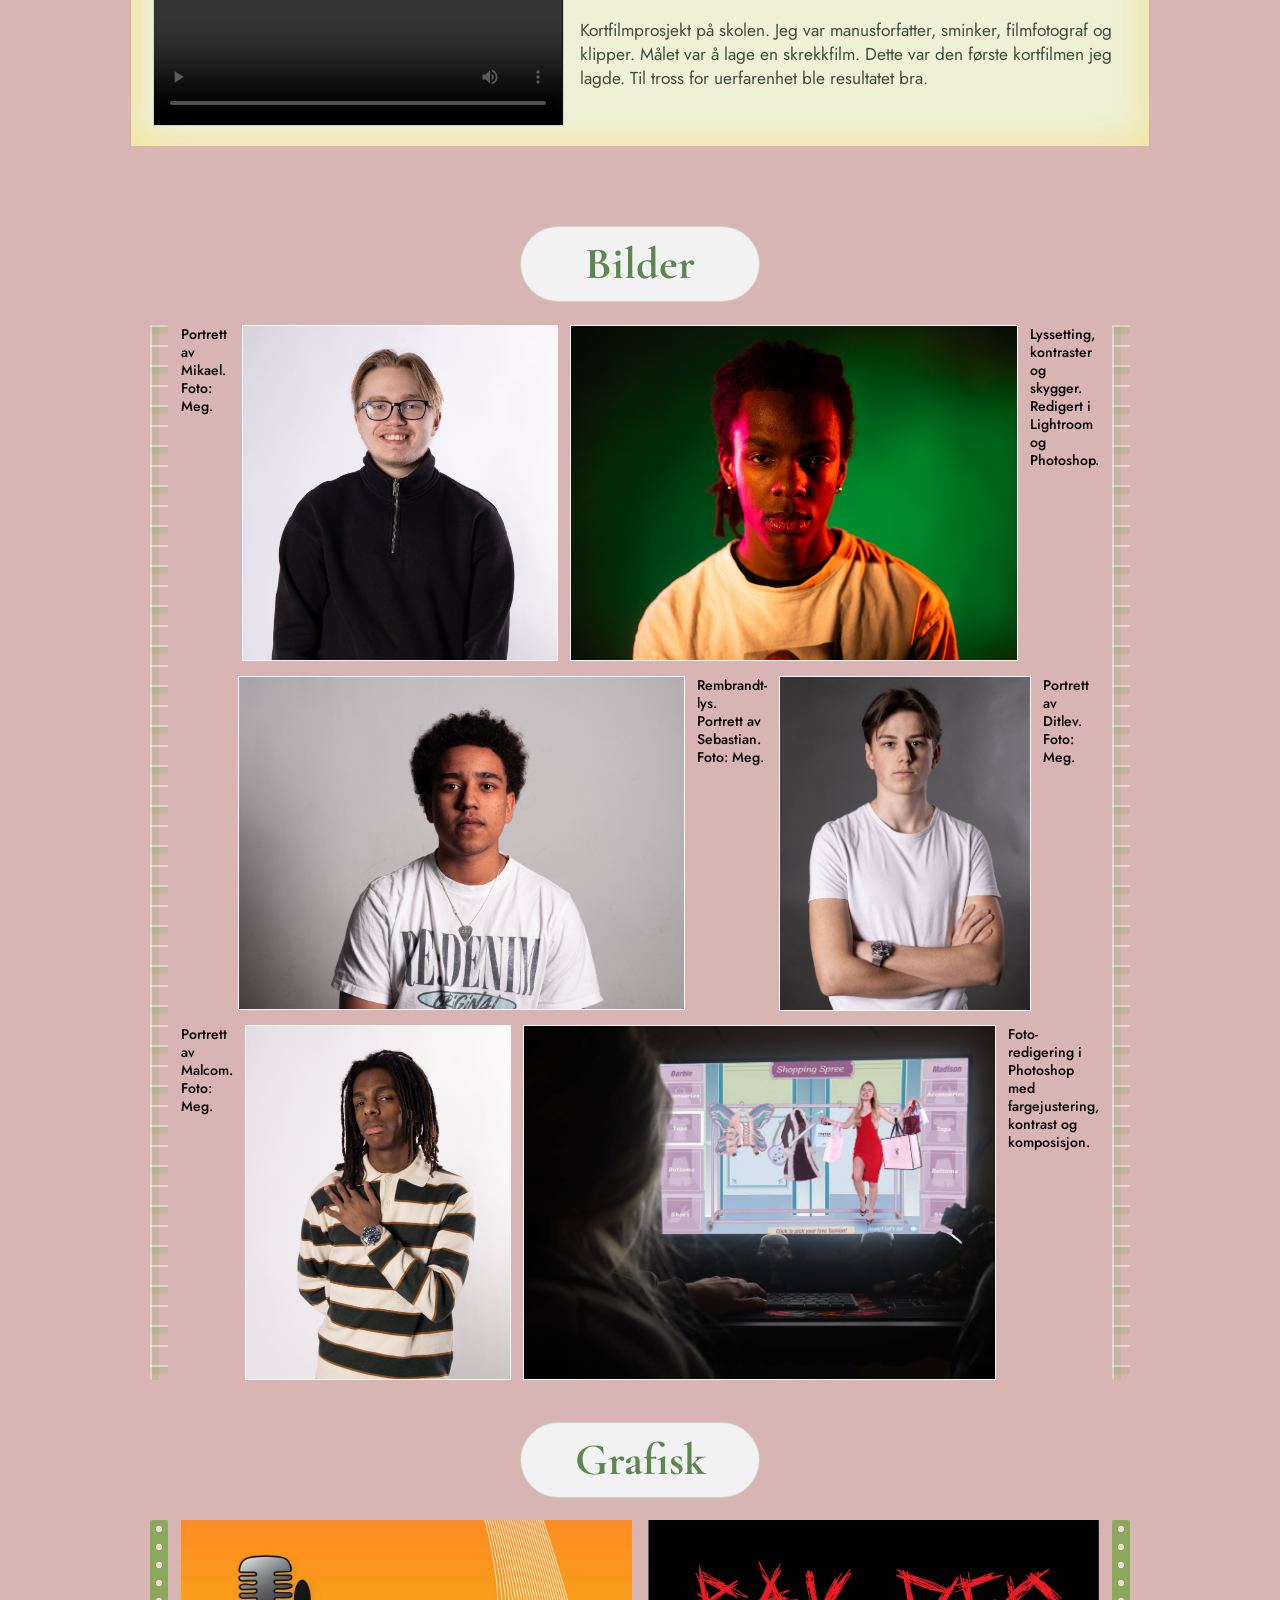
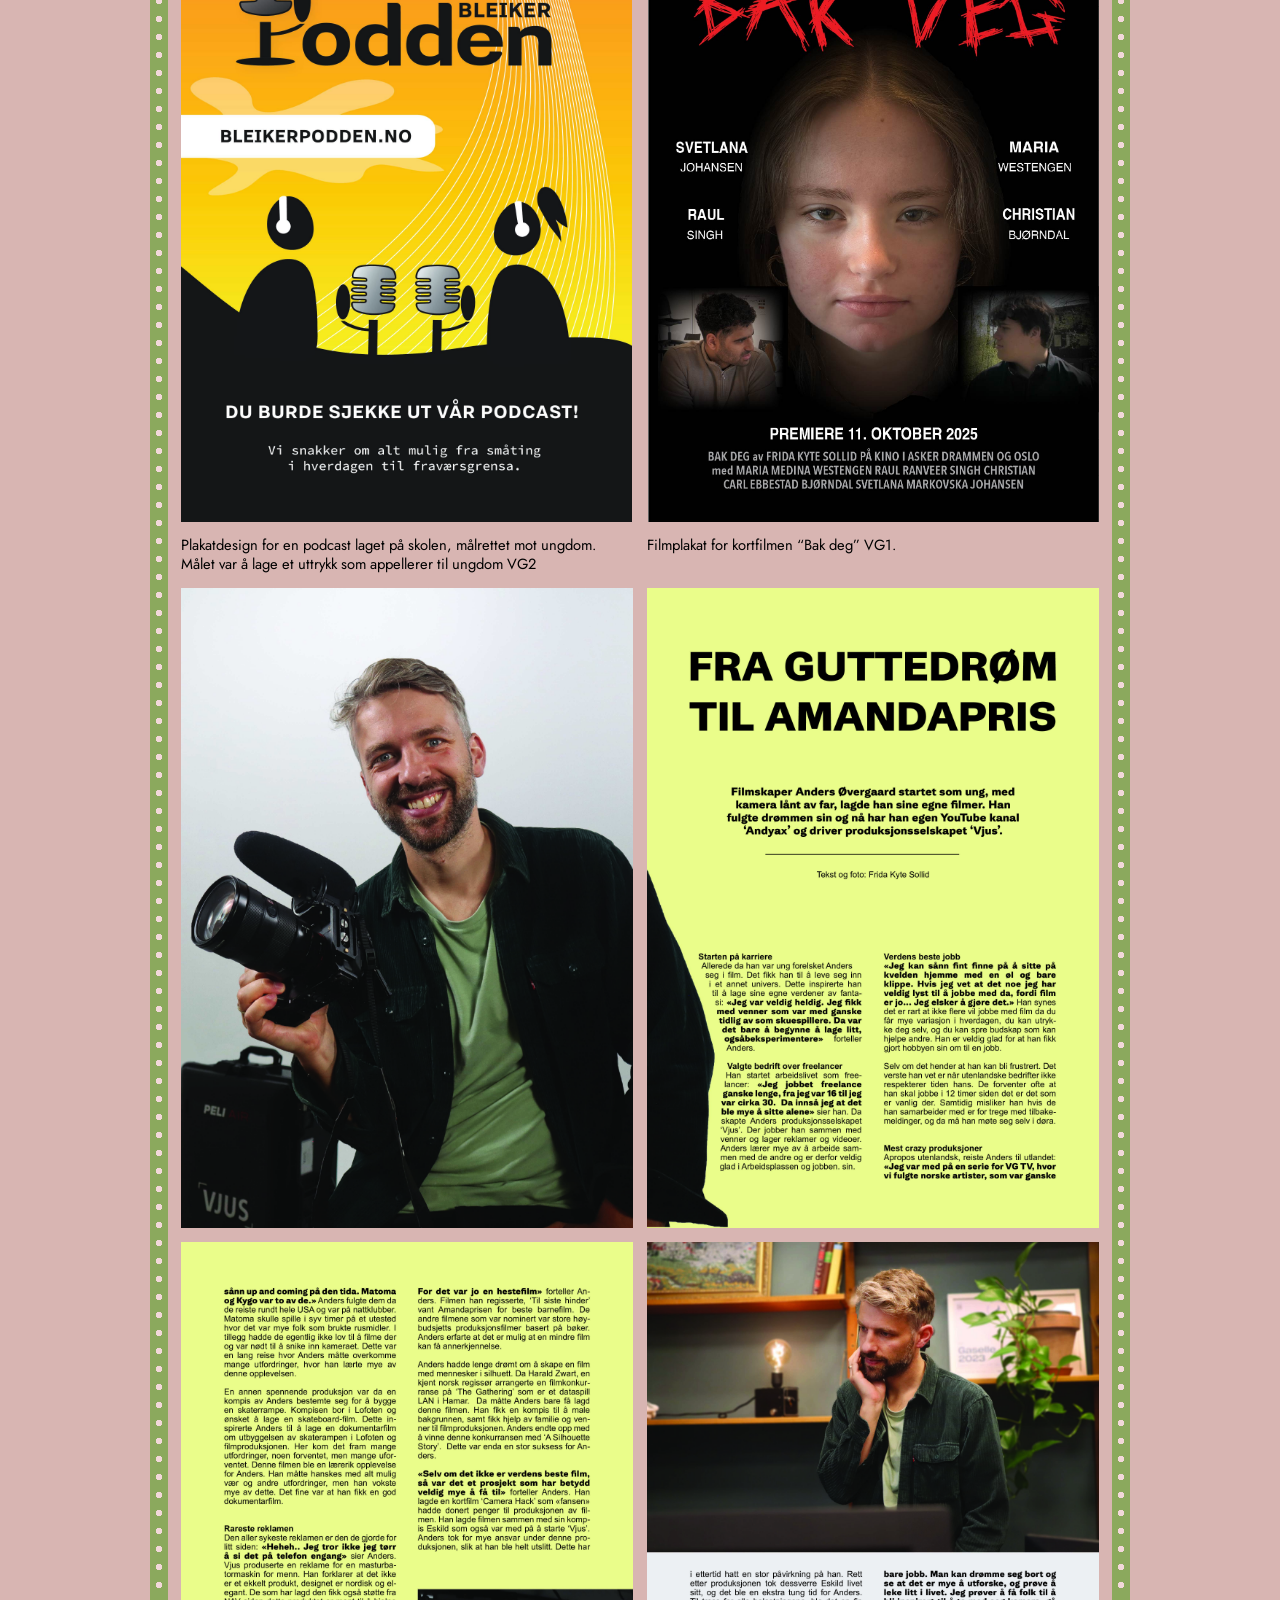
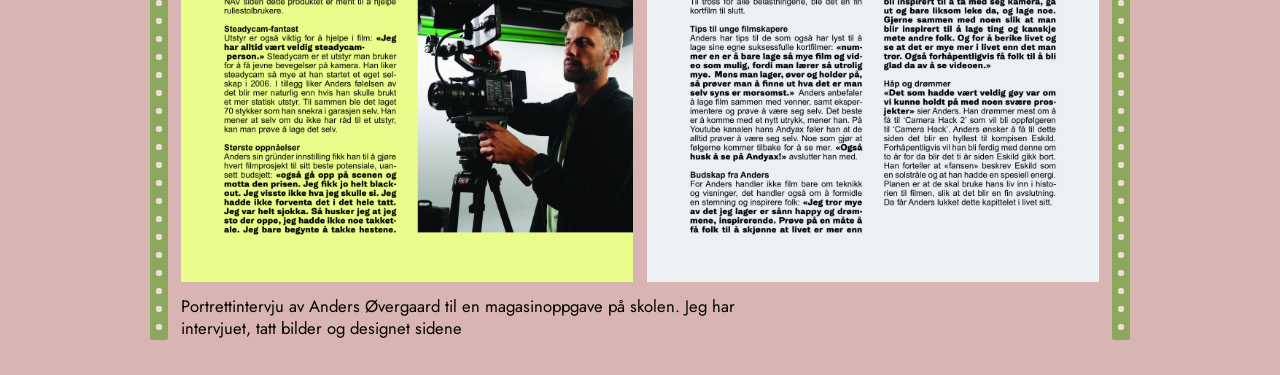
==== commit 9157cc41: "Juster bilder-layout og cache-busting" ====
--- a/index.html
+++ b/index.html
@@ -7,7 +7,7 @@
     <link rel="preconnect" href="https://fonts.googleapis.com">
     <link rel="preconnect" href="https://fonts.gstatic.com" crossorigin>
     <link href="https://fonts.googleapis.com/css2?family=Cormorant+Garamond:wght@500;600;700&family=Jost:wght@400;500;600&display=swap" rel="stylesheet">
-    <link rel="stylesheet" href="./style/style.css">
+    <link rel="stylesheet" href="./style/style.css?v=2026-02-28-2">
 </head>
 <body>
     <header class="hero" id="top">
--- a/style/style.css
+++ b/style/style.css
@@ -349,7 +349,7 @@
 }
 
 .row-1 .photo-frame.portrait {
-    aspect-ratio: 1 / 1;
+    aspect-ratio: 15 / 16;
 }
 
 .photo-frame.landscape {
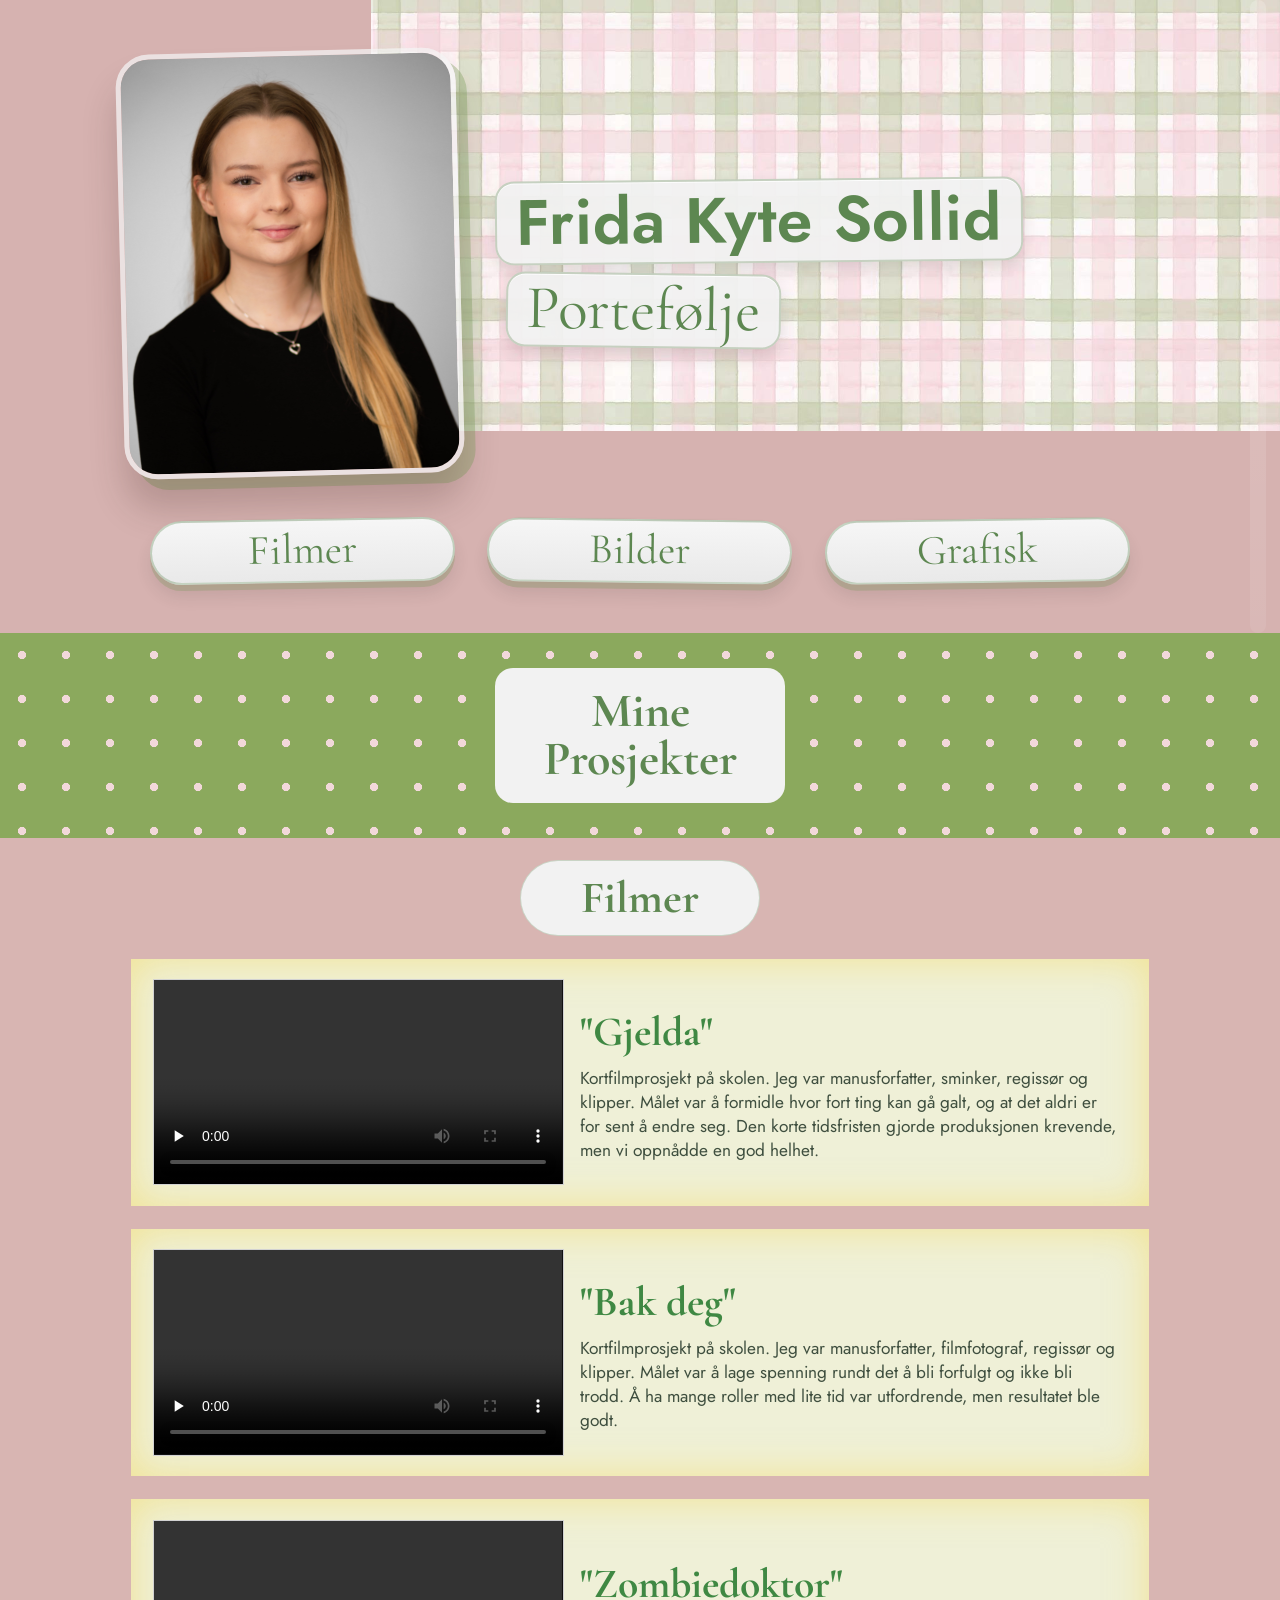
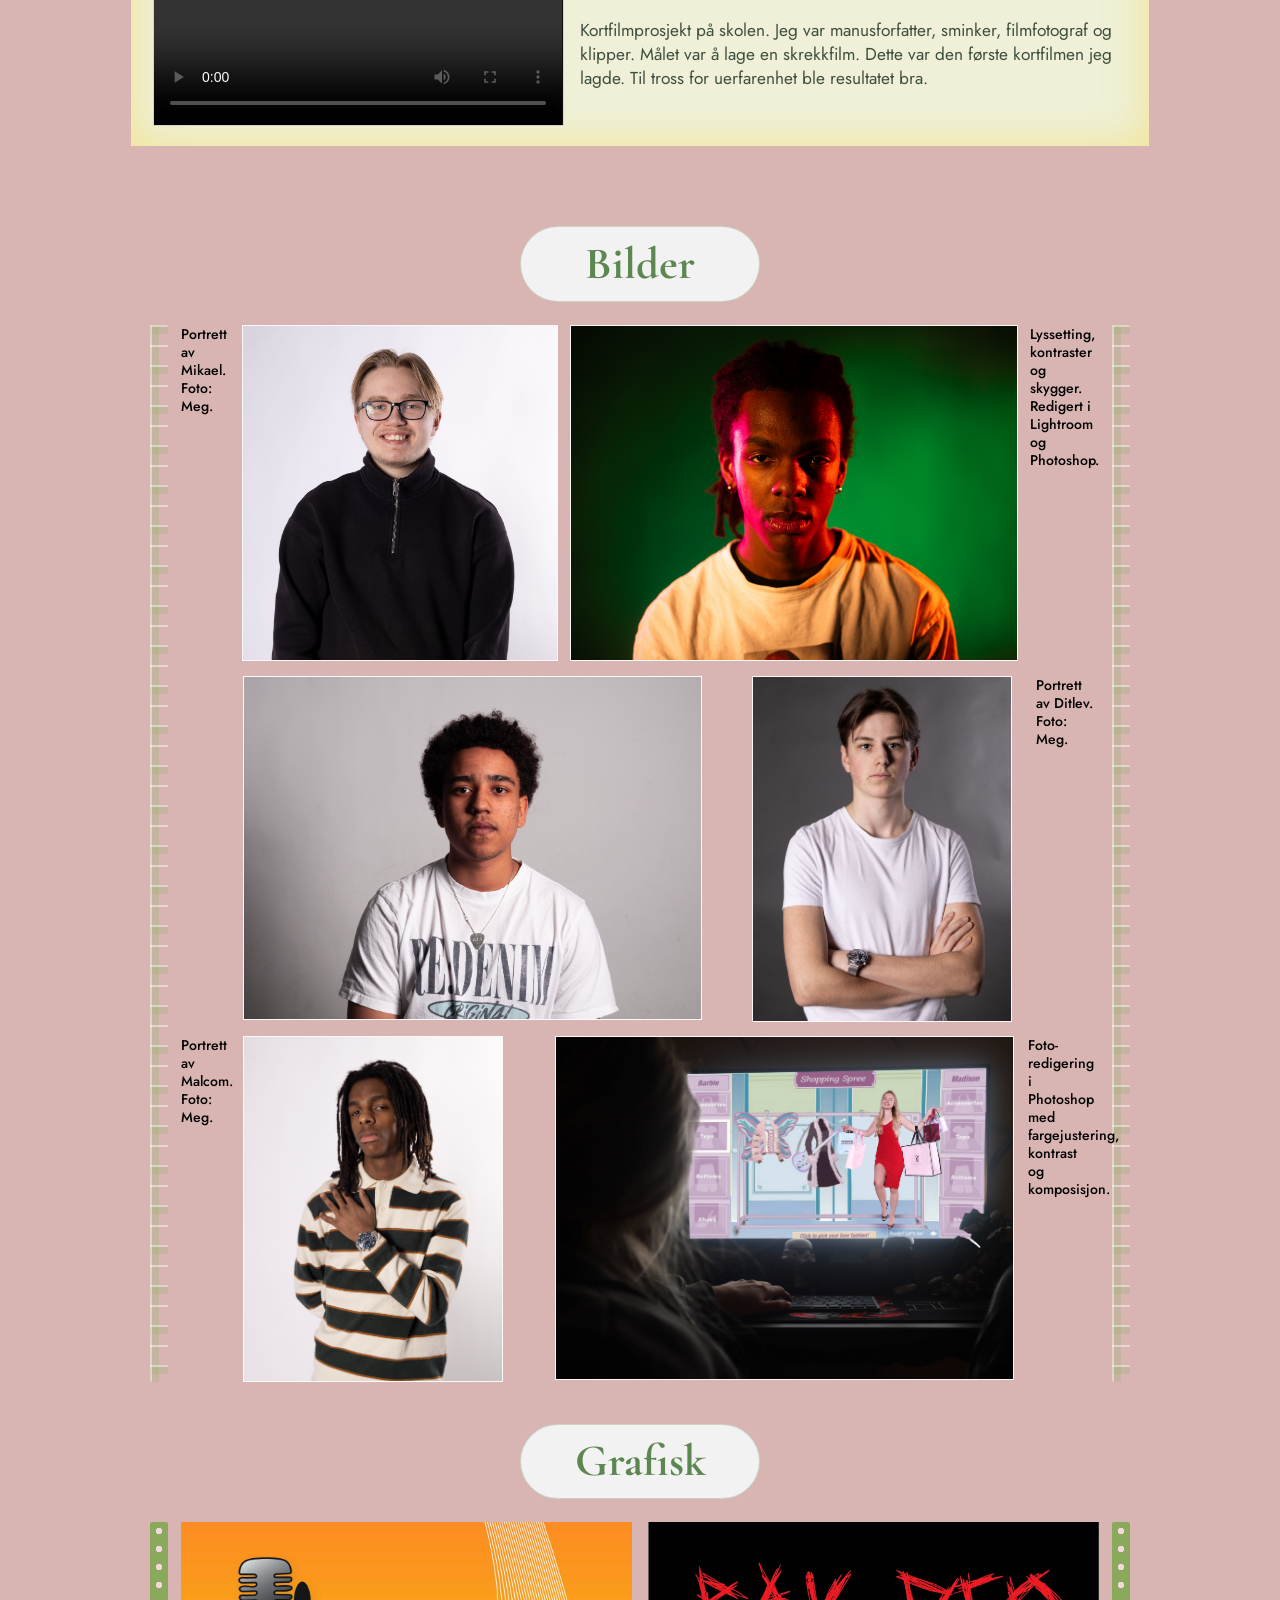
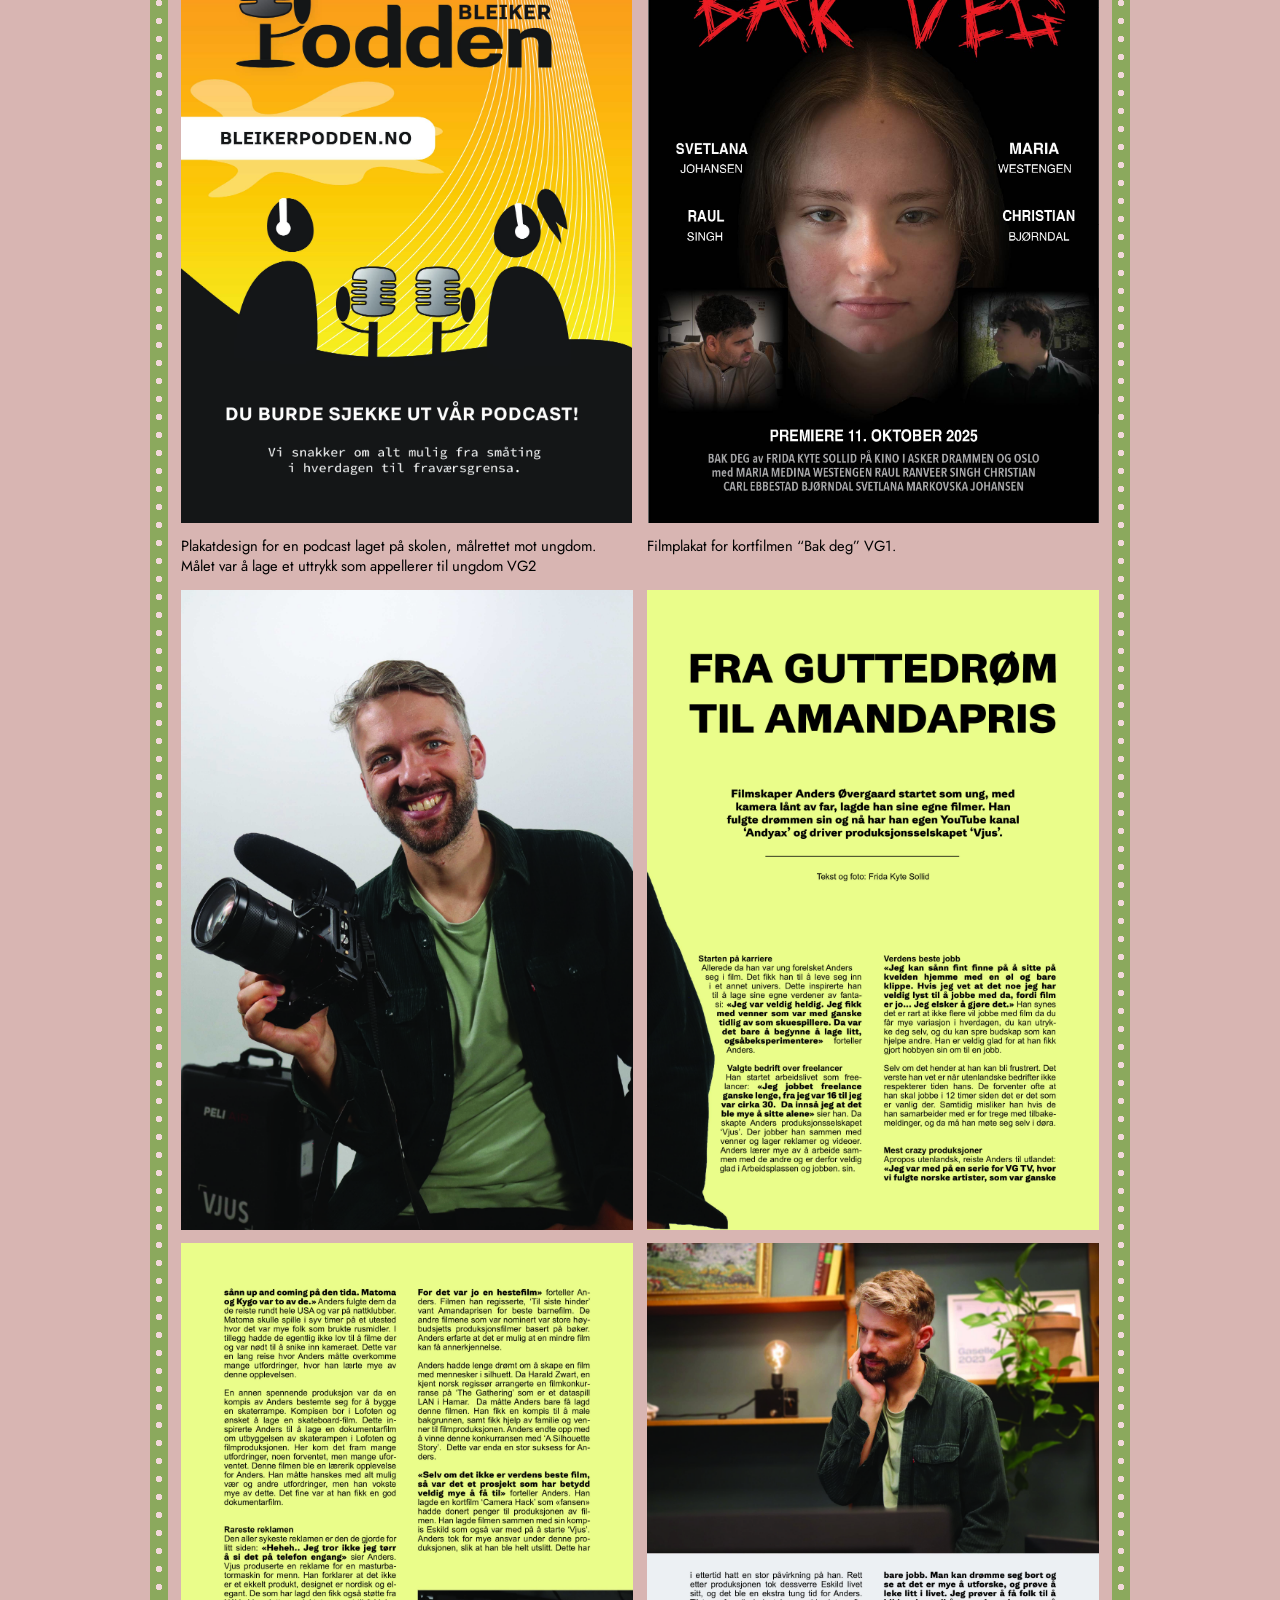
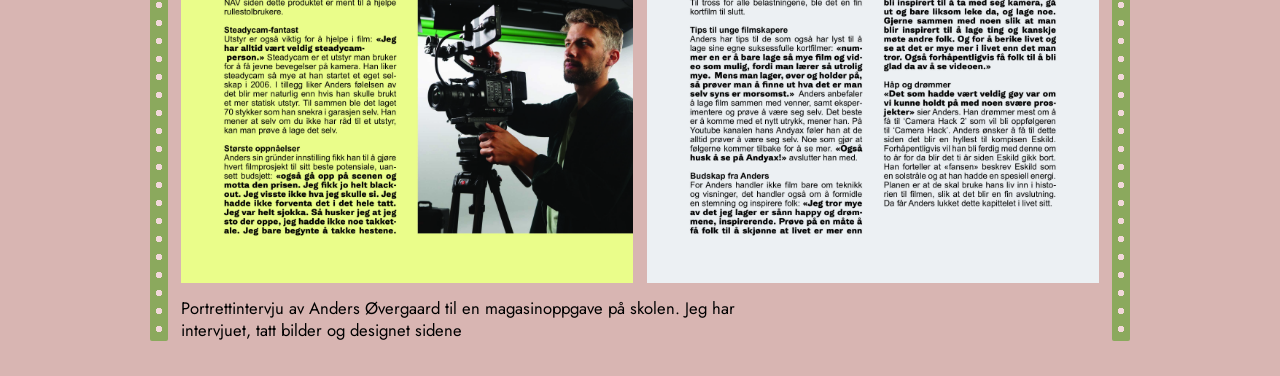
==== commit 2532e584: "oppdatering" ====
--- a/index.html
+++ b/index.html
@@ -7,7 +7,7 @@
     <link rel="preconnect" href="https://fonts.googleapis.com">
     <link rel="preconnect" href="https://fonts.gstatic.com" crossorigin>
     <link href="https://fonts.googleapis.com/css2?family=Cormorant+Garamond:wght@500;600;700&family=Jost:wght@400;500;600&display=swap" rel="stylesheet">
-    <link rel="stylesheet" href="./style/style.css?v=2026-02-28-2">
+    <link rel="stylesheet" href="./style/style.css?v=2026-02-28-12">
 </head>
 <body>
     <header class="hero" id="top">
@@ -112,7 +112,7 @@
                         <figure class="photo-frame landscape">
                             <img src="bilder/Rembrandt2.jpg" alt="Rembrandt-lys portrett av Sebastian">
                         </figure>
-                        <p class="photo-note">Rembrandt-lys.<br>Portrett av Sebastian.<br>Foto: Meg.</p>
+                        <div class="row-space" aria-hidden="true"></div>
                         <figure class="photo-frame portrait">
                             <img src="bilder/DitlevPortrett1.jpg" alt="Portrett av Ditlev">
                         </figure>
--- a/style/style.css
+++ b/style/style.css
@@ -312,11 +312,58 @@
 }
 
 .row-2 {
-    grid-template-columns: 0.16fr 1.58fr 0.25fr 0.89fr 0.2fr;
+    grid-template-columns:
+        minmax(0, 0.16fr)
+        minmax(0, 1.45fr)
+        minmax(0, 0.12fr)
+        minmax(0, 0.82fr)
+        minmax(0, 0.2fr);
+}
+
+.row-2 > * {
+    min-width: 0;
+}
+
+.row-2 .photo-frame {
+    overflow: hidden;
+}
+
+.row-2 .photo-frame.portrait {
+    transform: translateX(clamp(-12px, -1vw, -6px));
 }
 
 .row-3 {
-    grid-template-columns: 0.16fr 0.89fr 1.58fr 0.2fr;
+    grid-template-columns:
+        minmax(0, 0.16fr)
+        minmax(0, 0.82fr)
+        minmax(0, 0.12fr)
+        minmax(0, 1.45fr)
+        minmax(0, 0.2fr);
+}
+
+.row-3 > * {
+    min-width: 0;
+}
+
+.row-3 > :nth-child(1) {
+    grid-column: 1;
+}
+
+.row-3 > :nth-child(2) {
+    grid-column: 2;
+}
+
+.row-3 > :nth-child(3) {
+    grid-column: 4;
+}
+
+.row-3 > :nth-child(4) {
+    grid-column: 5;
+    transform: translateX(clamp(-8px, -0.7vw, -4px));
+}
+
+.row-3 .photo-frame.landscape {
+    transform: translateX(clamp(-10px, -0.9vw, -5px));
 }
 
 .row-space {
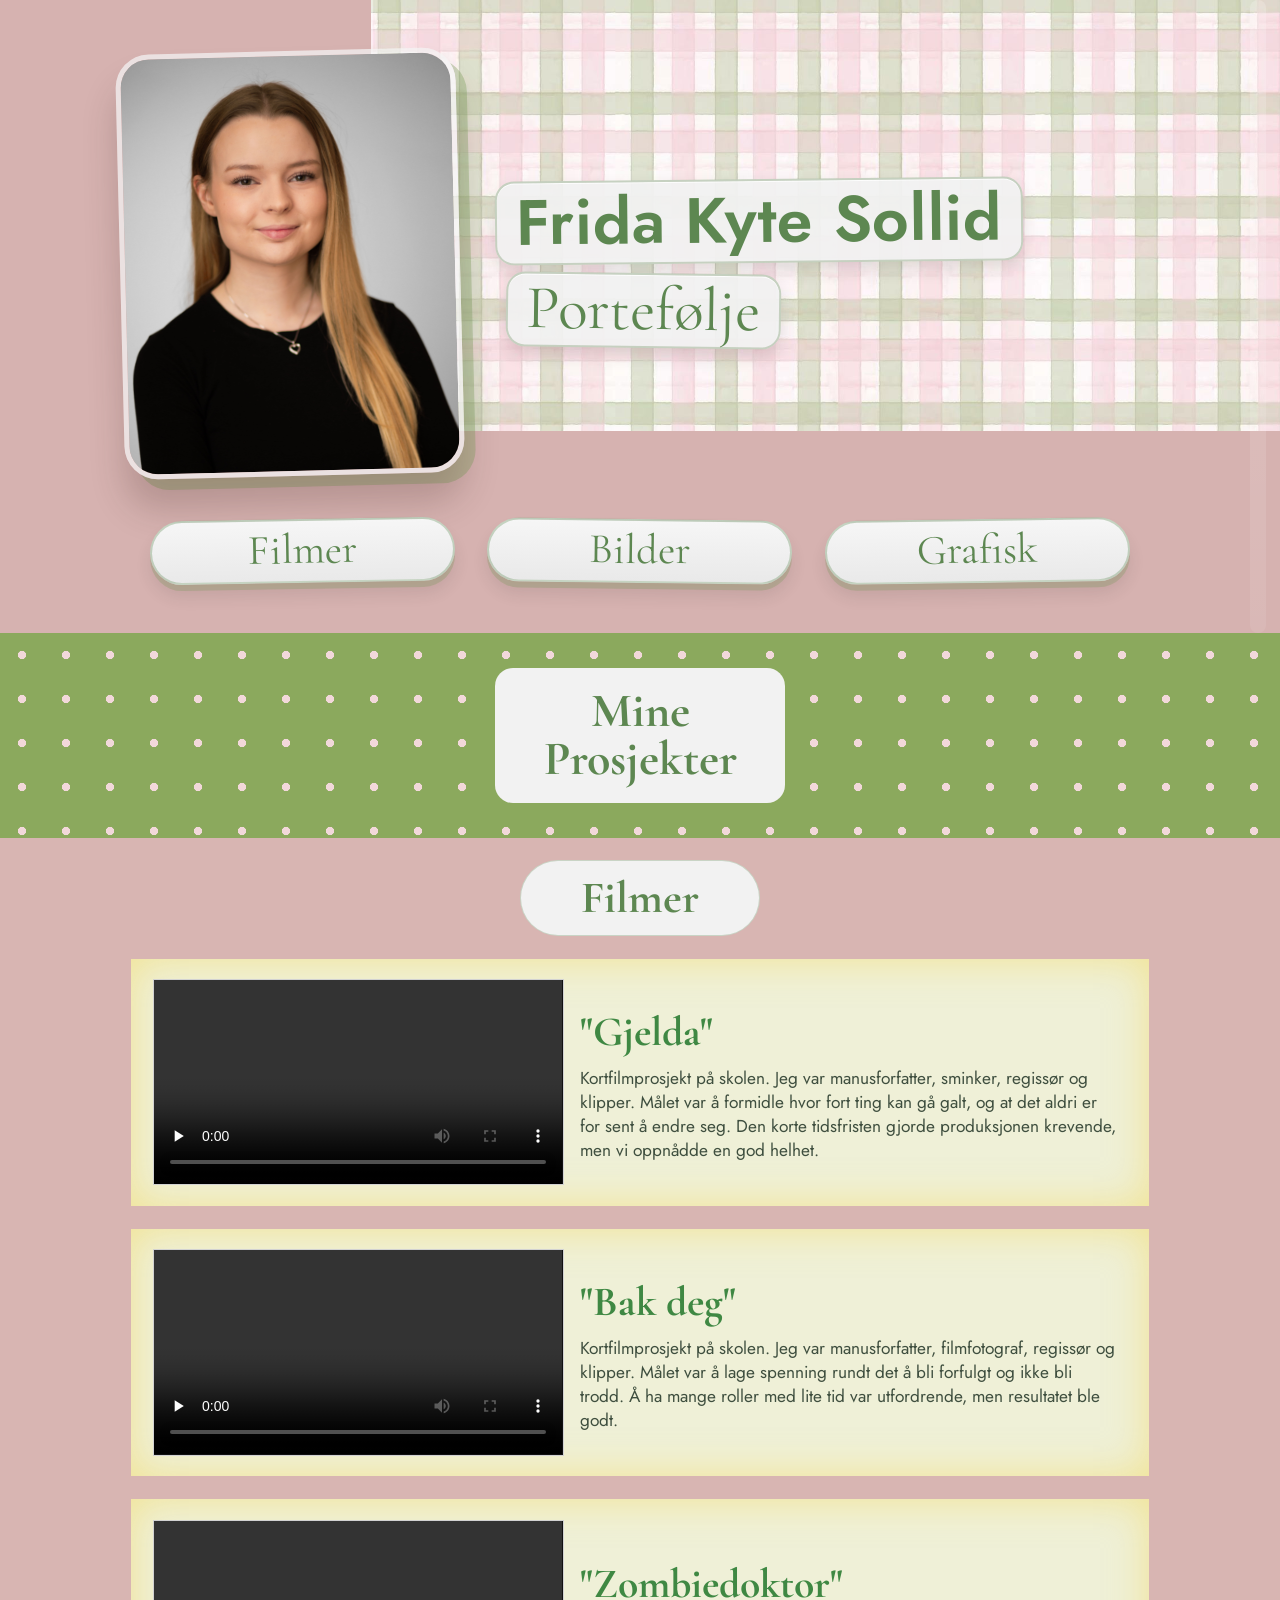
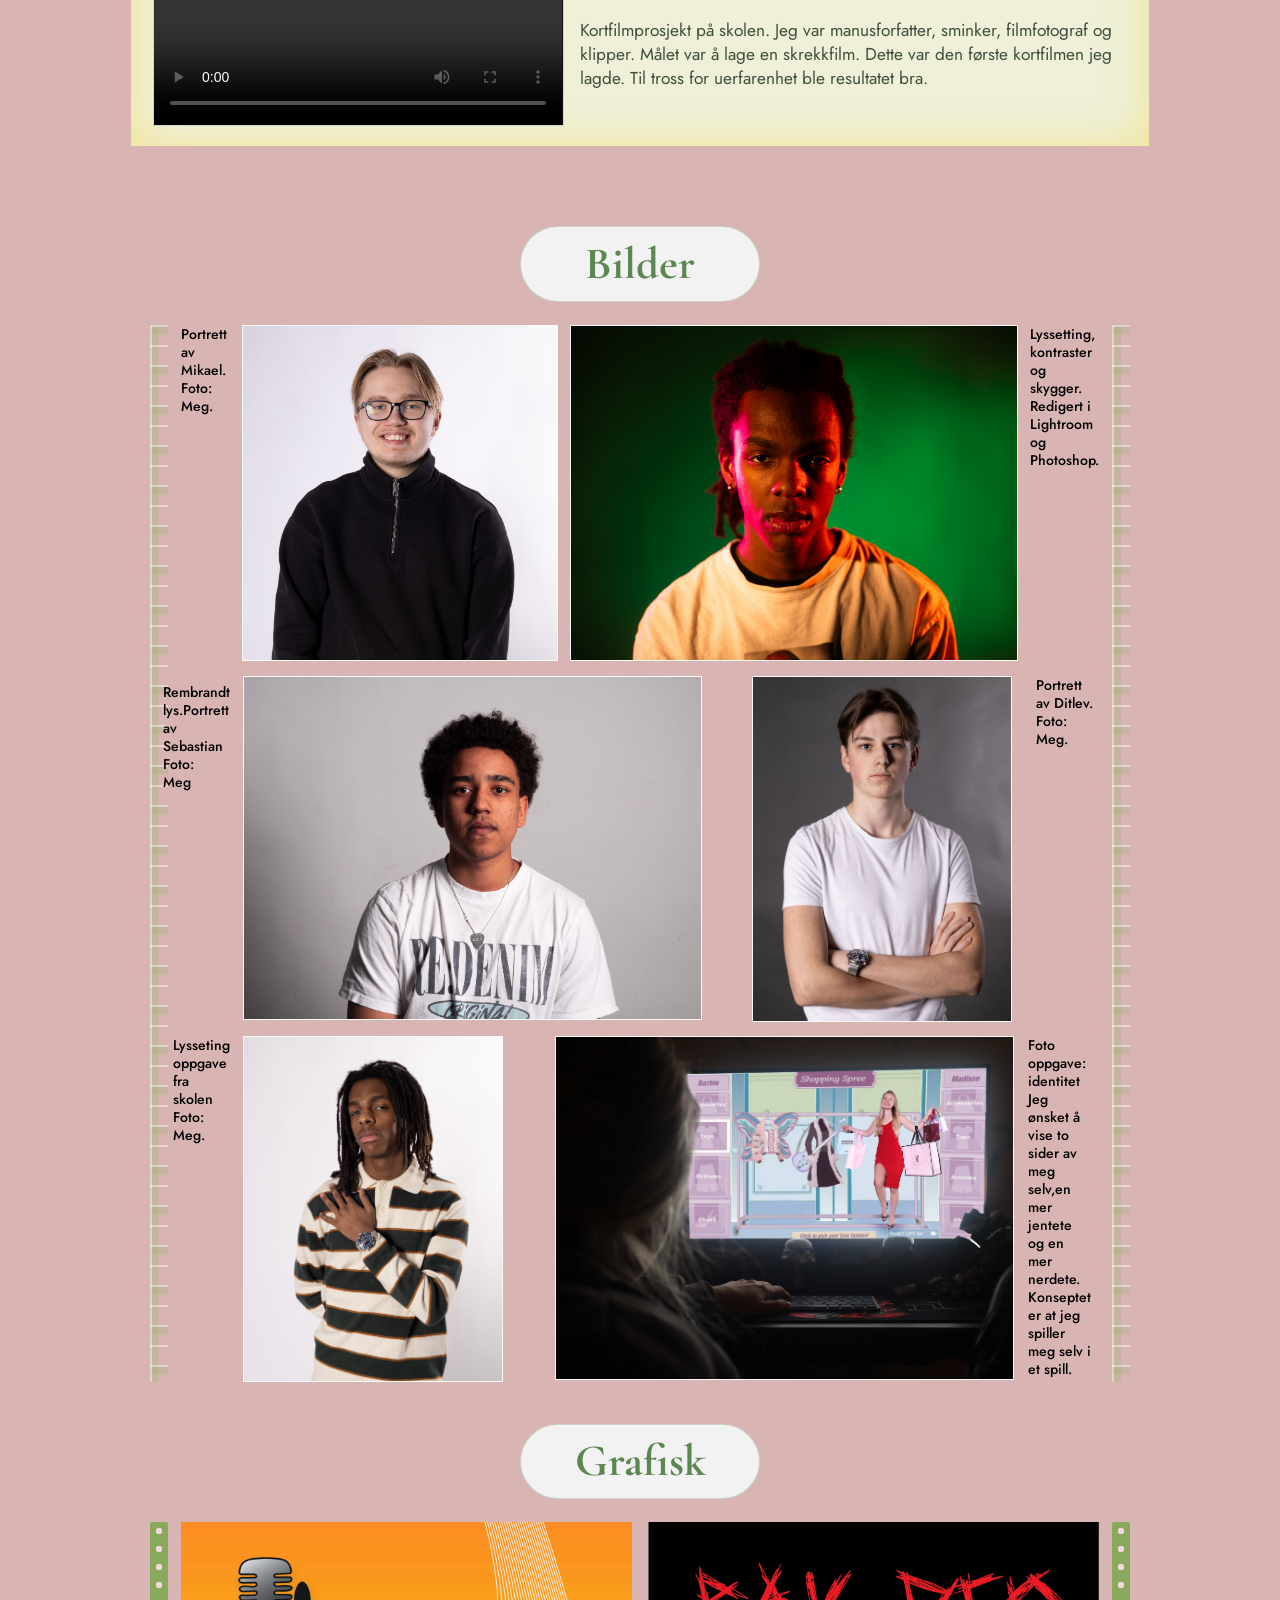
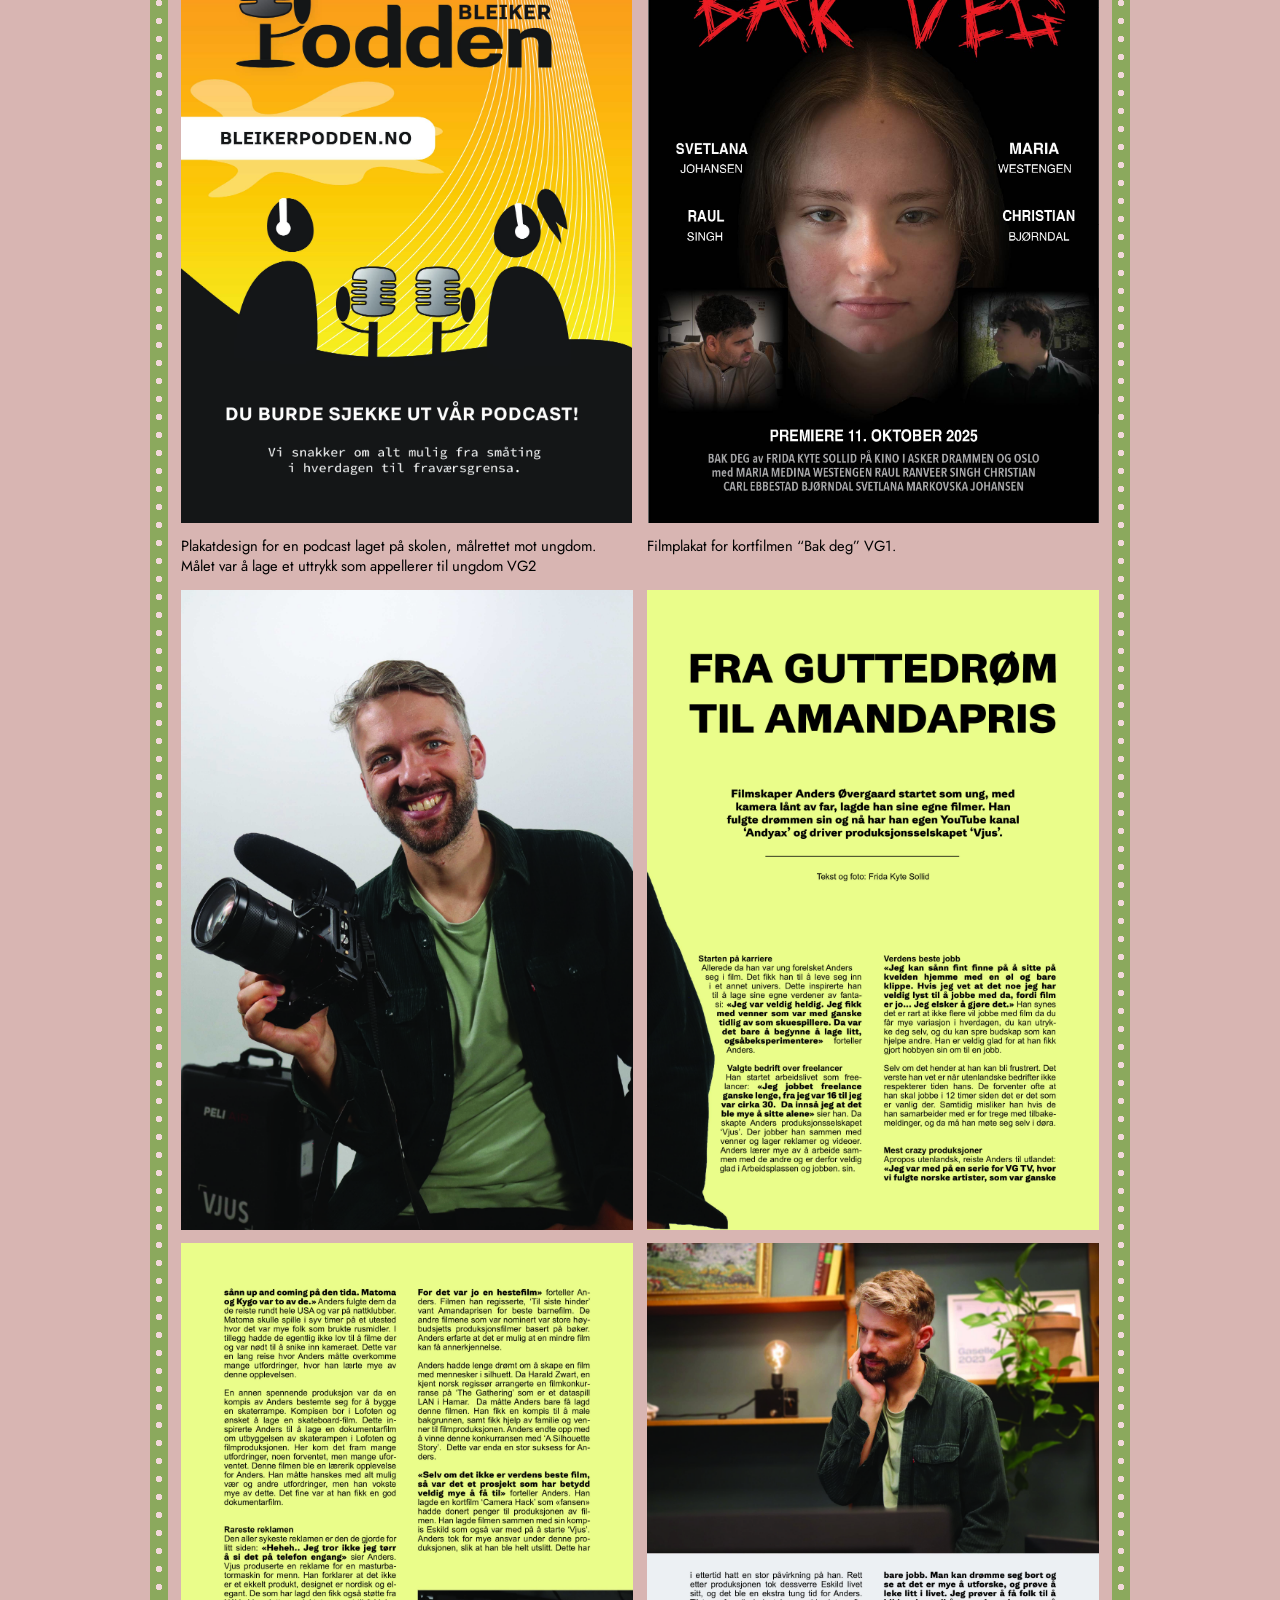
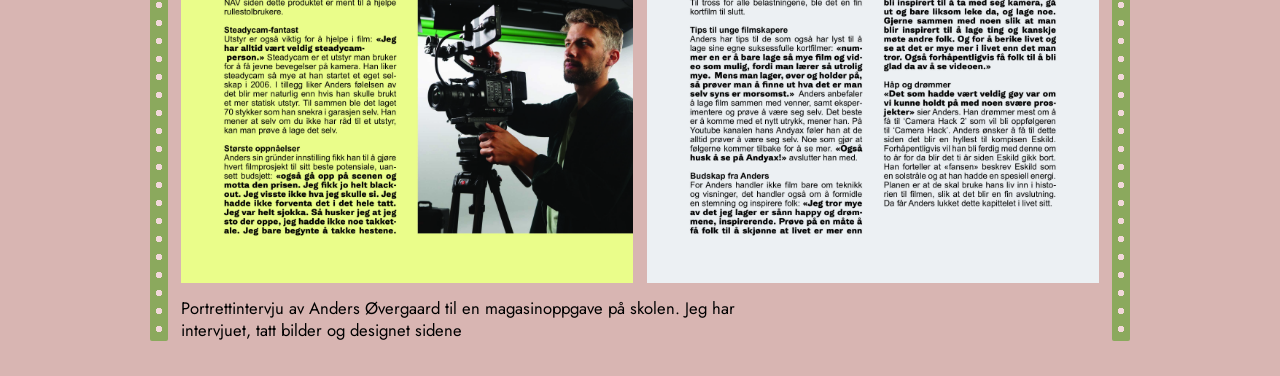
==== commit 8b80ab76: "Juster plassering av tekster i bildeseksjon" ====
--- a/index.html
+++ b/index.html
@@ -7,7 +7,7 @@
     <link rel="preconnect" href="https://fonts.googleapis.com">
     <link rel="preconnect" href="https://fonts.gstatic.com" crossorigin>
     <link href="https://fonts.googleapis.com/css2?family=Cormorant+Garamond:wght@500;600;700&family=Jost:wght@400;500;600&display=swap" rel="stylesheet">
-    <link rel="stylesheet" href="./style/style.css?v=2026-02-28-12">
+    <link rel="stylesheet" href="./style/style.css?v=2026-02-28-15">
 </head>
 <body>
     <header class="hero" id="top">
@@ -108,7 +108,7 @@
                     </div>
 
                     <div class="photo-row row-2">
-                        <div class="row-space" aria-hidden="true"></div>
+                        <p class="photo-note photo-note-malcom">Rembrandt lys.Portrett av Sebastian Foto: Meg</p>
                         <figure class="photo-frame landscape">
                             <img src="bilder/Rembrandt2.jpg" alt="Rembrandt-lys portrett av Sebastian">
                         </figure>
@@ -120,14 +120,14 @@
                     </div>
 
                     <div class="photo-row row-3">
-                        <p class="photo-note">Portrett av Malcom.<br>Foto: Meg.</p>
+                        <p class="photo-note photo-note-row3-left">Lysseting oppgave fra skolen<br>Foto: Meg.</p>
                         <figure class="photo-frame portrait">
                             <img src="bilder/MalcomPortrett1.jpg" alt="Portrett av Malcom i stripet genser">
                         </figure>
                         <figure class="photo-frame landscape">
                             <img src="bilder/identitet-Gjenopprettet.jpg" alt="Foto av skjerm med grafisk prosjekt">
                         </figure>
-                        <p class="photo-note">Foto-redigering i Photoshop med fargejustering, kontrast og komposisjon.</p>
+                        <p class="photo-note">Foto oppgave: identitet Jeg ønsket å vise to sider av meg selv,en mer jentete og en mer nerdete. Konseptet er at jeg spiller meg selv i et spill.</p>
                     </div>
                 </div>
 
--- a/style/style.css
+++ b/style/style.css
@@ -378,6 +378,17 @@
     color: #000000;
 }
 
+.row-2 .photo-note-malcom {
+    margin-top: clamp(0.3rem, 0.6vw, 0.45rem);
+    padding-right: clamp(0.2rem, 0.5vw, 0.45rem);
+    transform: translateX(clamp(-18px, -1.5vw, -10px));
+}
+
+.row-3 .photo-note-row3-left {
+    padding-right: clamp(0.55rem, 1vw, 0.9rem);
+    transform: translateX(clamp(-8px, -0.8vw, -4px));
+}
+
 .photo-frame {
     margin: 0;
     background: #ececec;
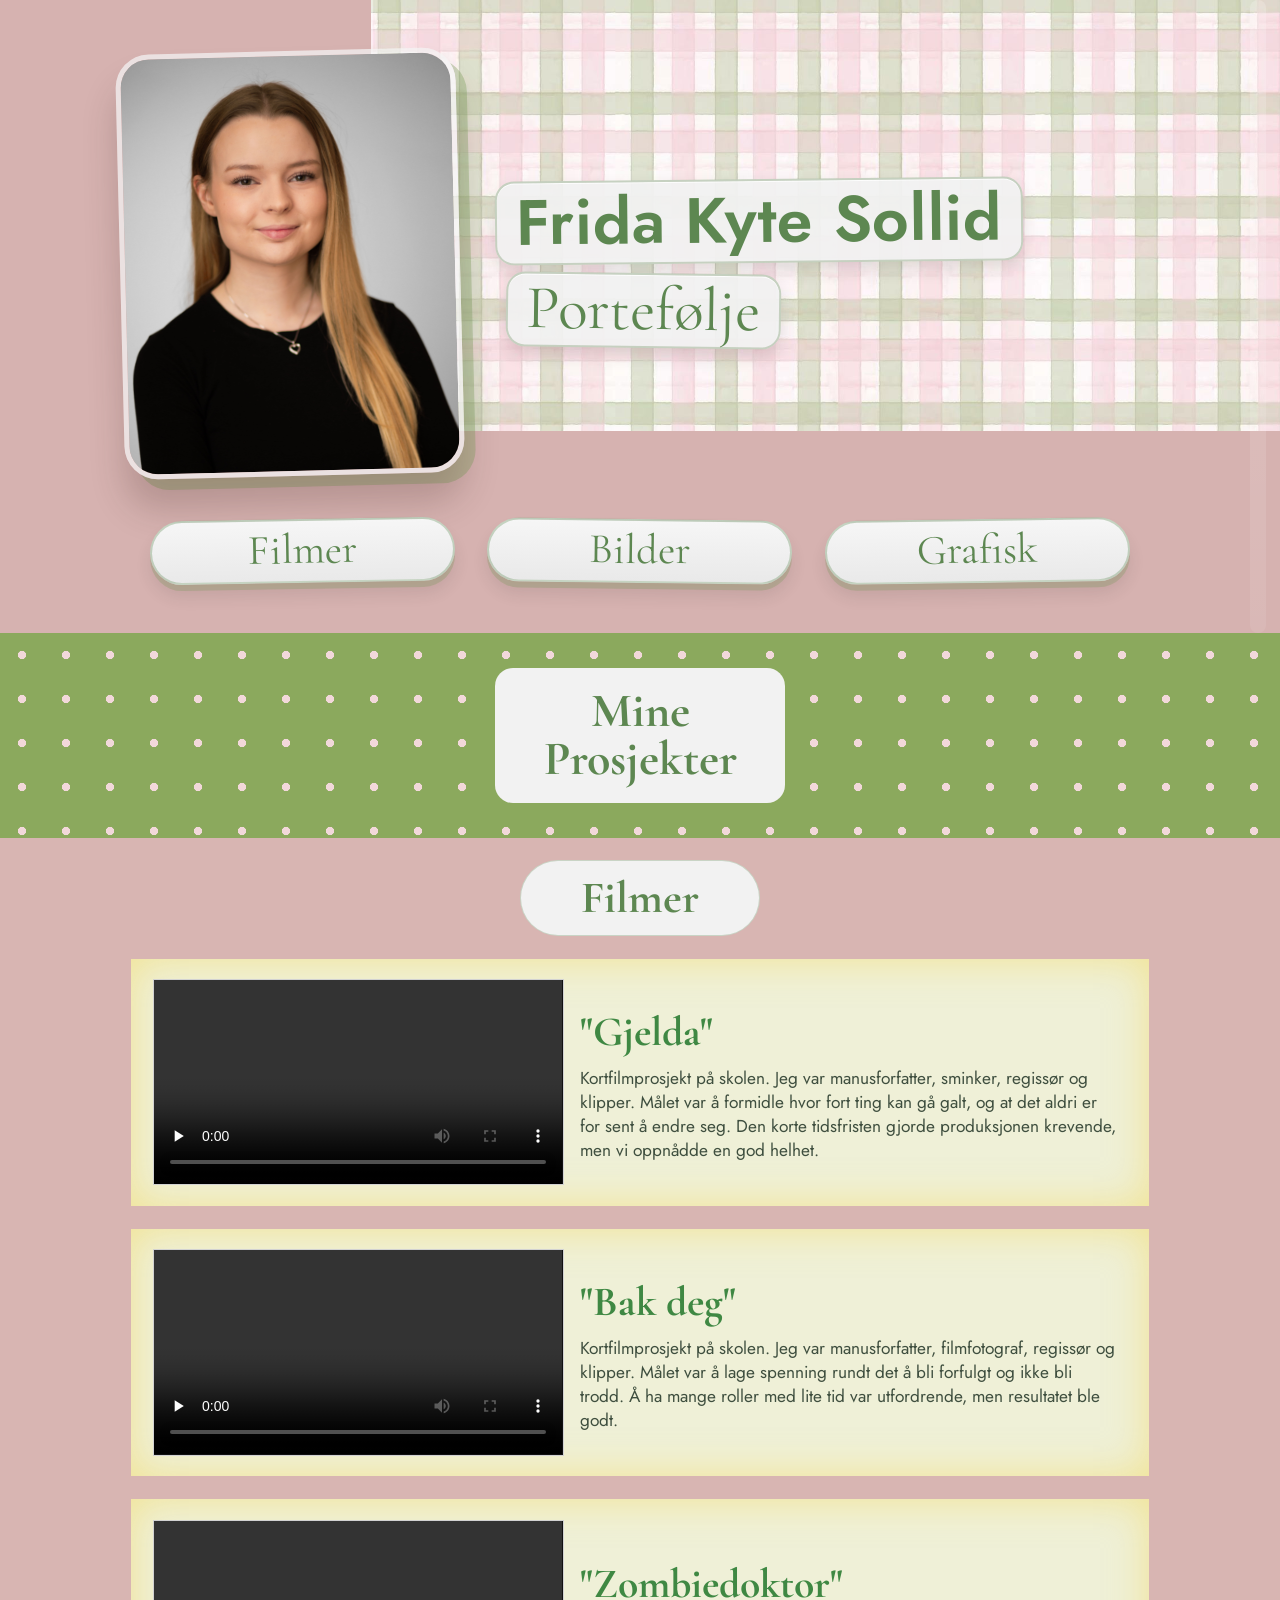
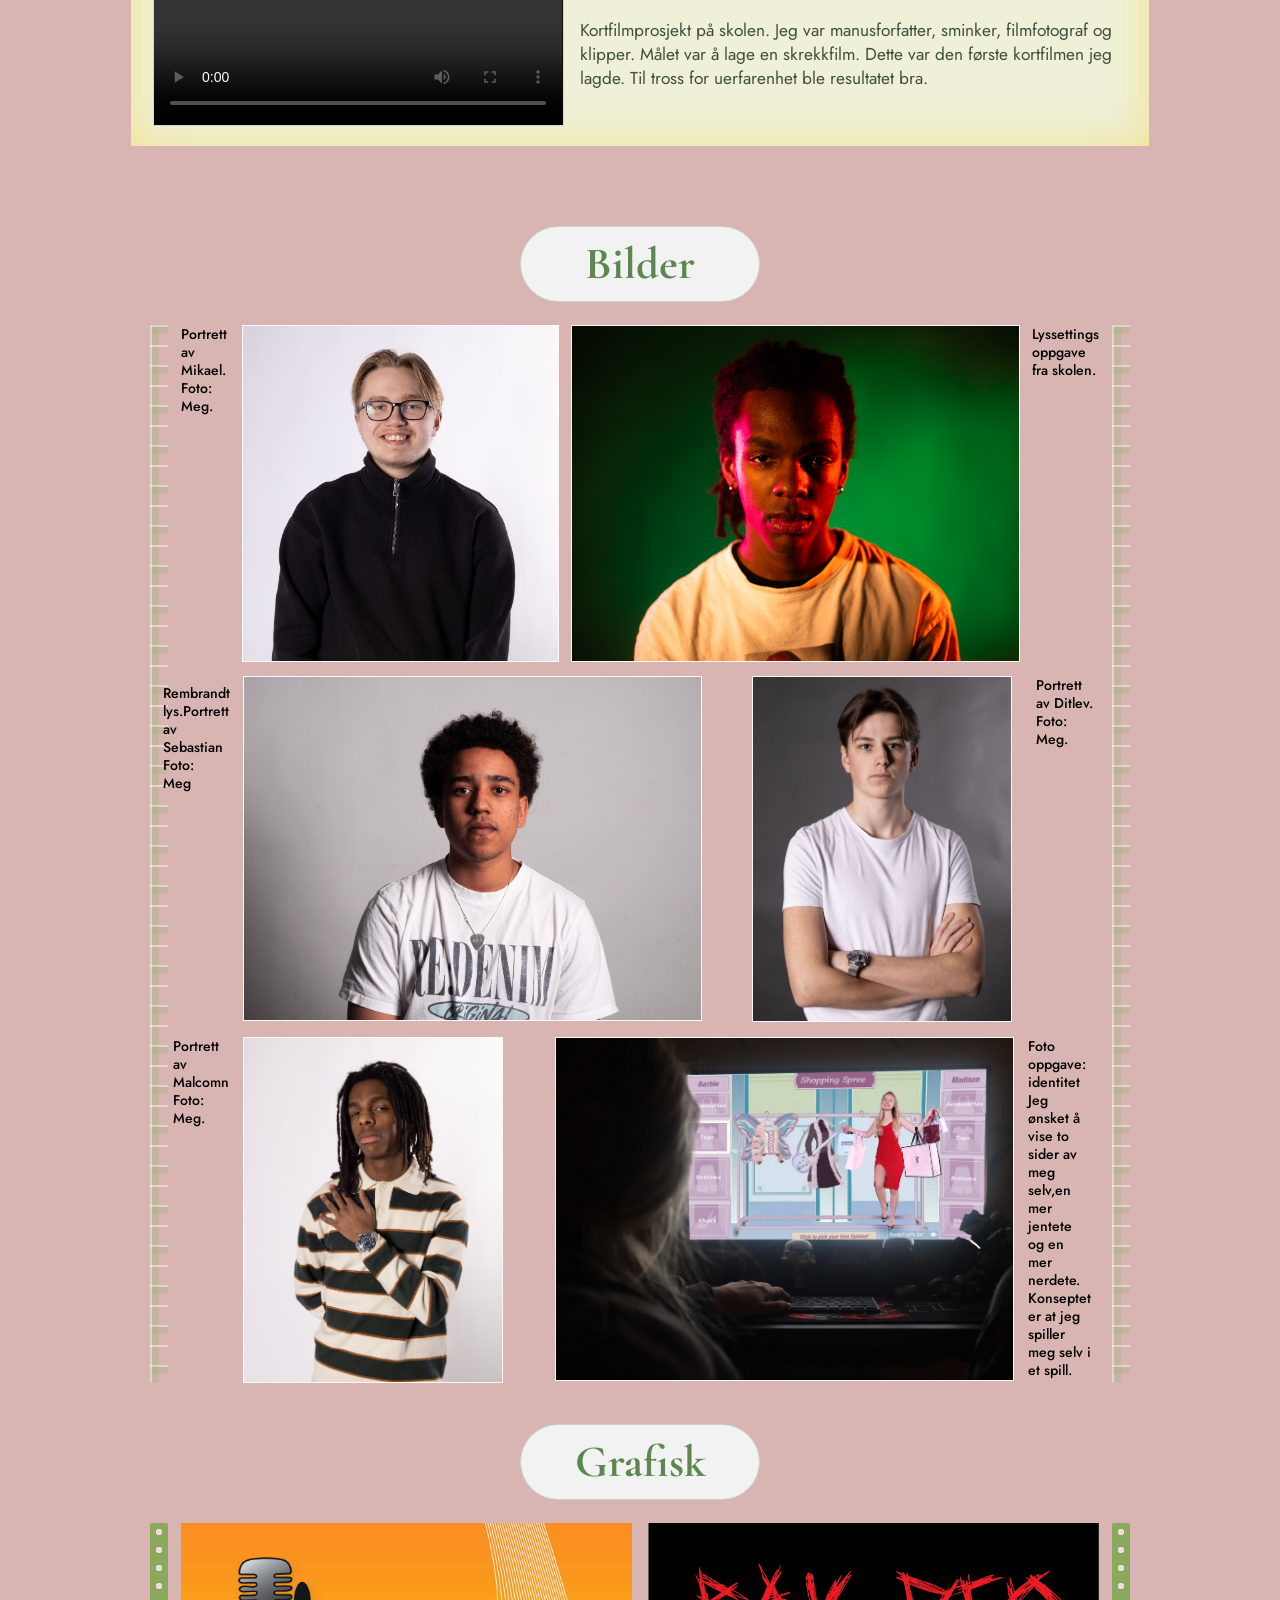
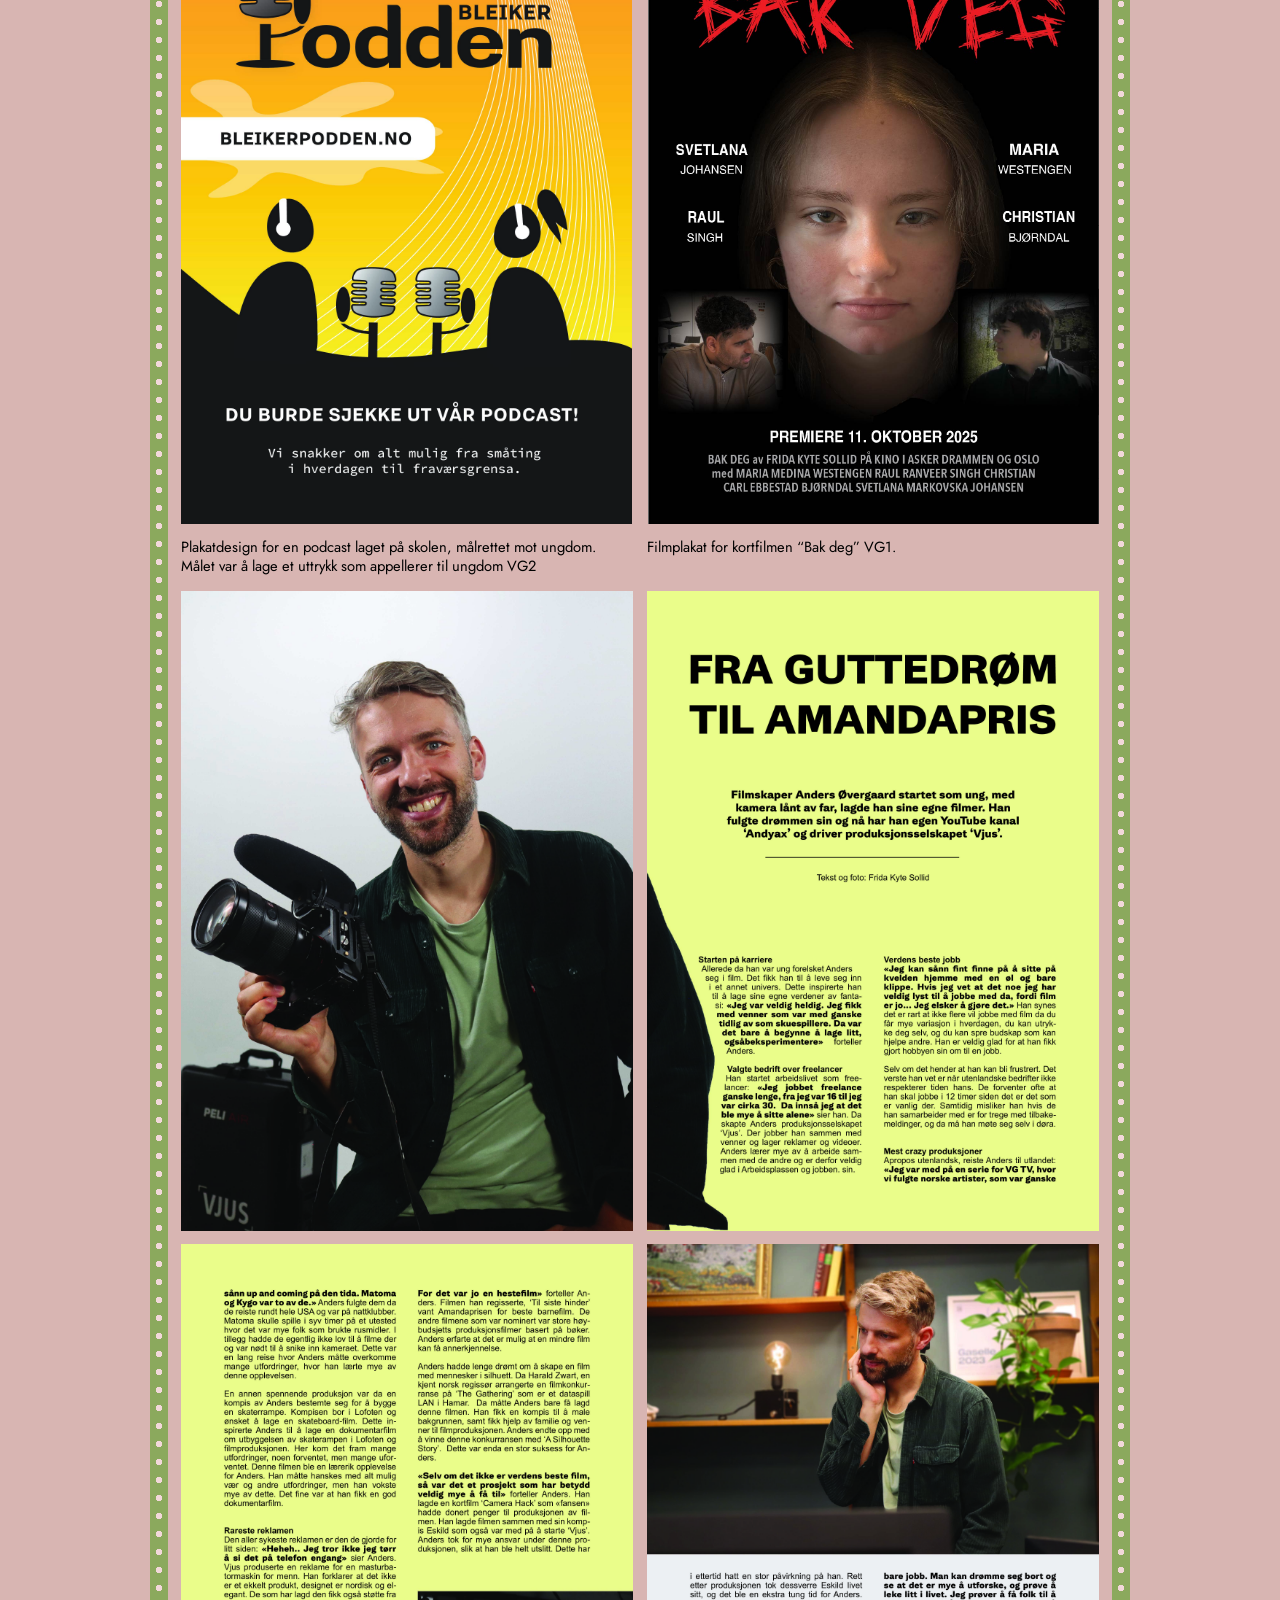
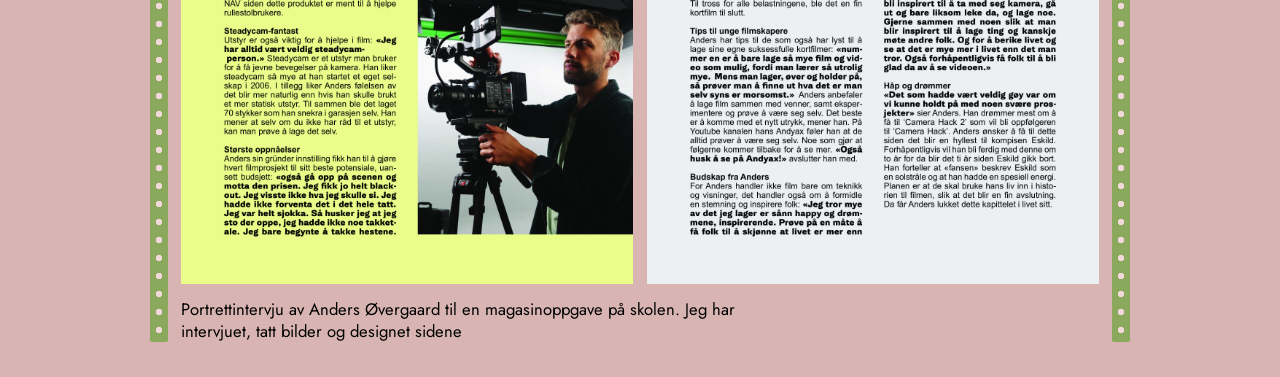
==== commit 8b594c29: "Oppdater tekst i bildeseksjon" ====
--- a/index.html
+++ b/index.html
@@ -104,7 +104,10 @@
                         <figure class="photo-frame landscape">
                             <img src="bilder/Malcomsistebilde.jpg" alt="Lyssatt portrett av Malcom">
                         </figure>
-                        <p class="photo-note">Lyssetting, kontraster og skygger.<br>Redigert i Lightroom og Photoshop.</p>
+                        <p class="photo-note">Lyssettings
+                            oppgave 
+                            fra 
+                            skolen.</p>
                     </div>
 
                     <div class="photo-row row-2">
@@ -120,7 +123,7 @@
                     </div>
 
                     <div class="photo-row row-3">
-                        <p class="photo-note photo-note-row3-left">Lysseting oppgave fra skolen<br>Foto: Meg.</p>
+                        <p class="photo-note photo-note-row3-left">Portrett av Malcomn<br>Foto: Meg.</p>
                         <figure class="photo-frame portrait">
                             <img src="bilder/MalcomPortrett1.jpg" alt="Portrett av Malcom i stripet genser">
                         </figure>
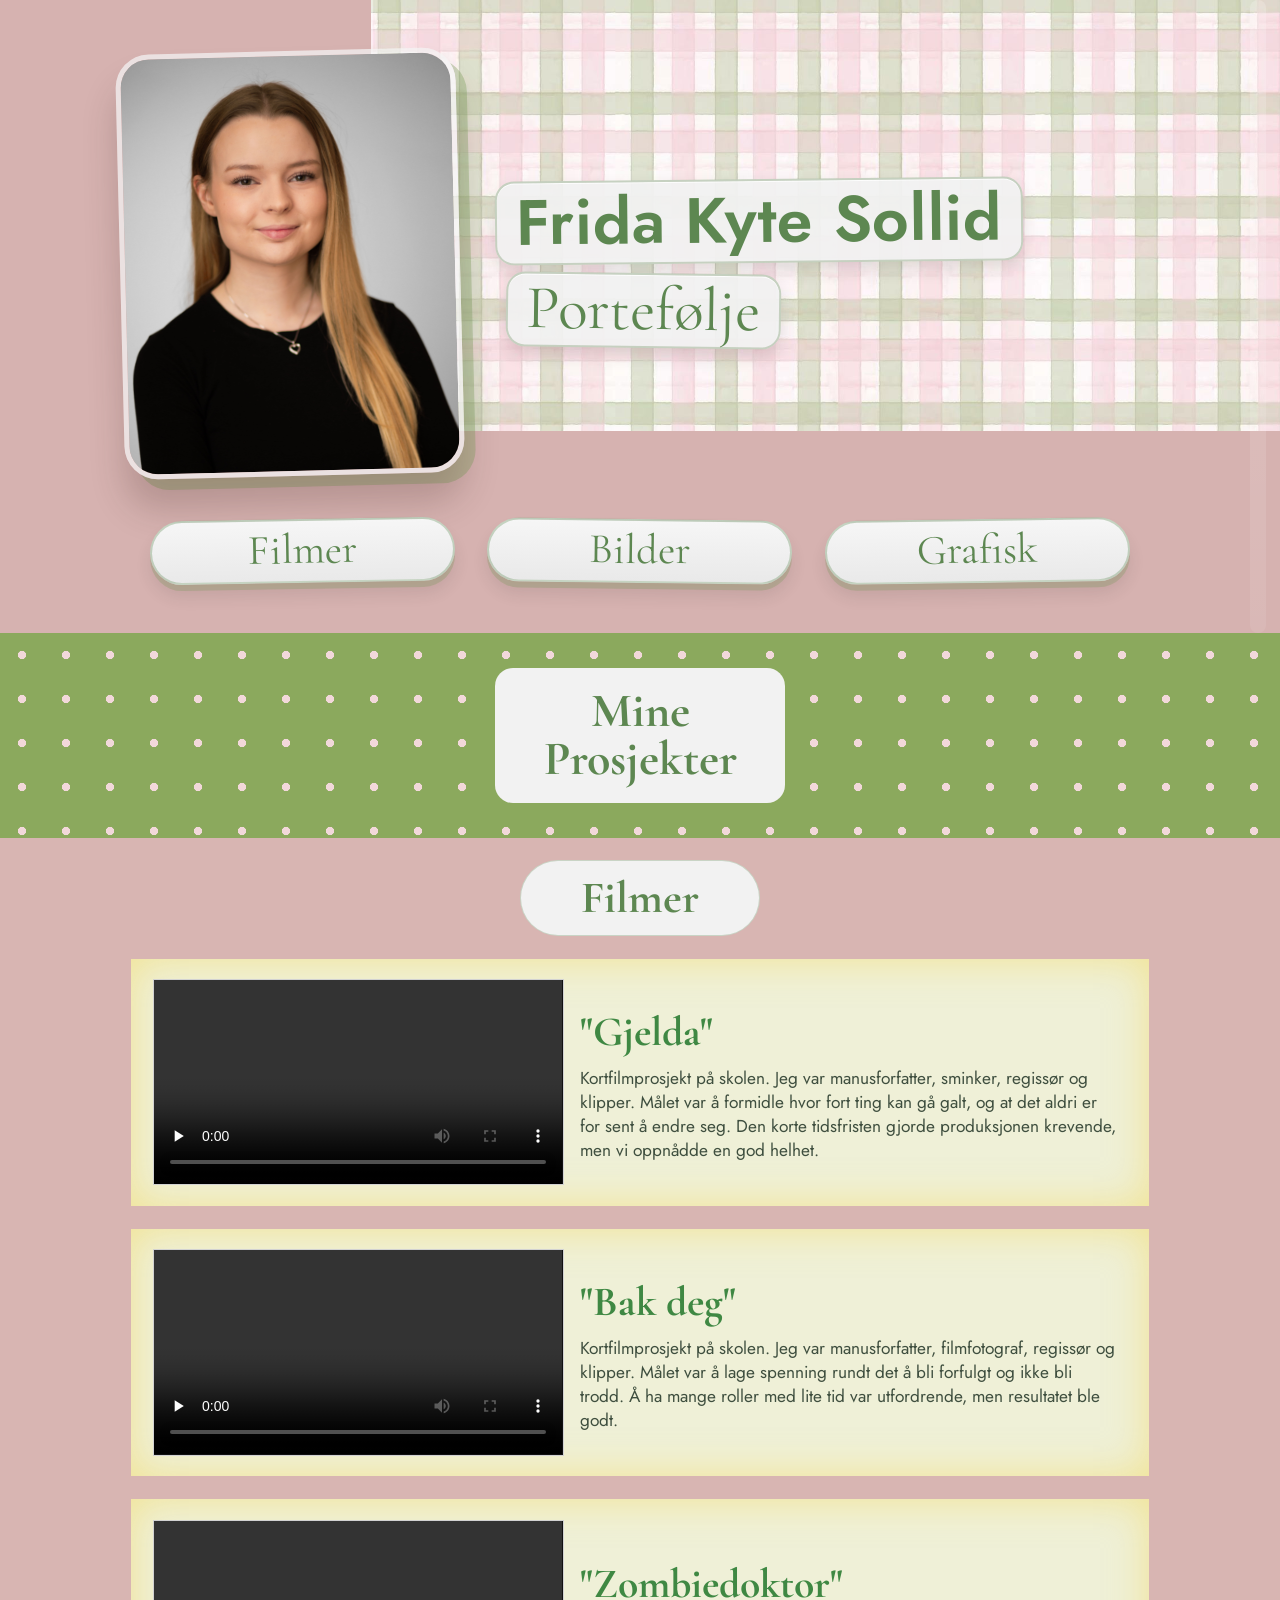
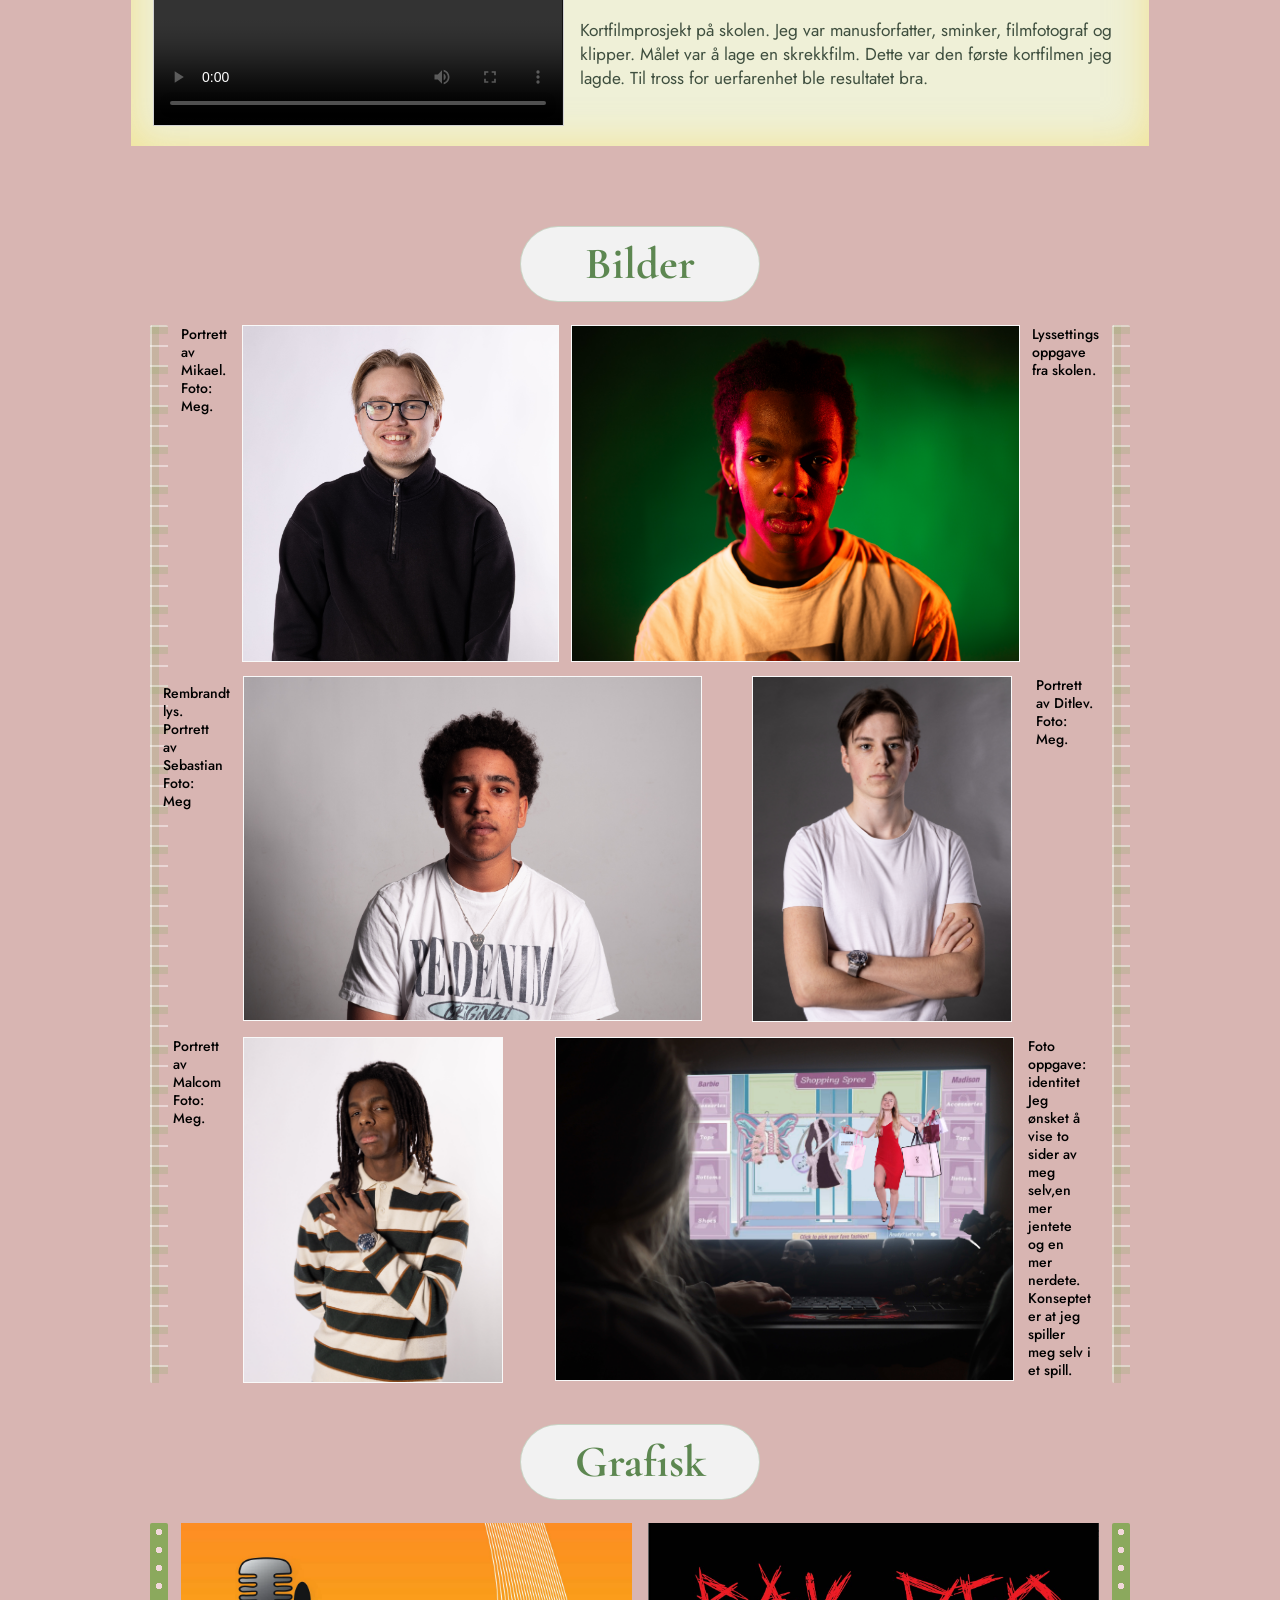
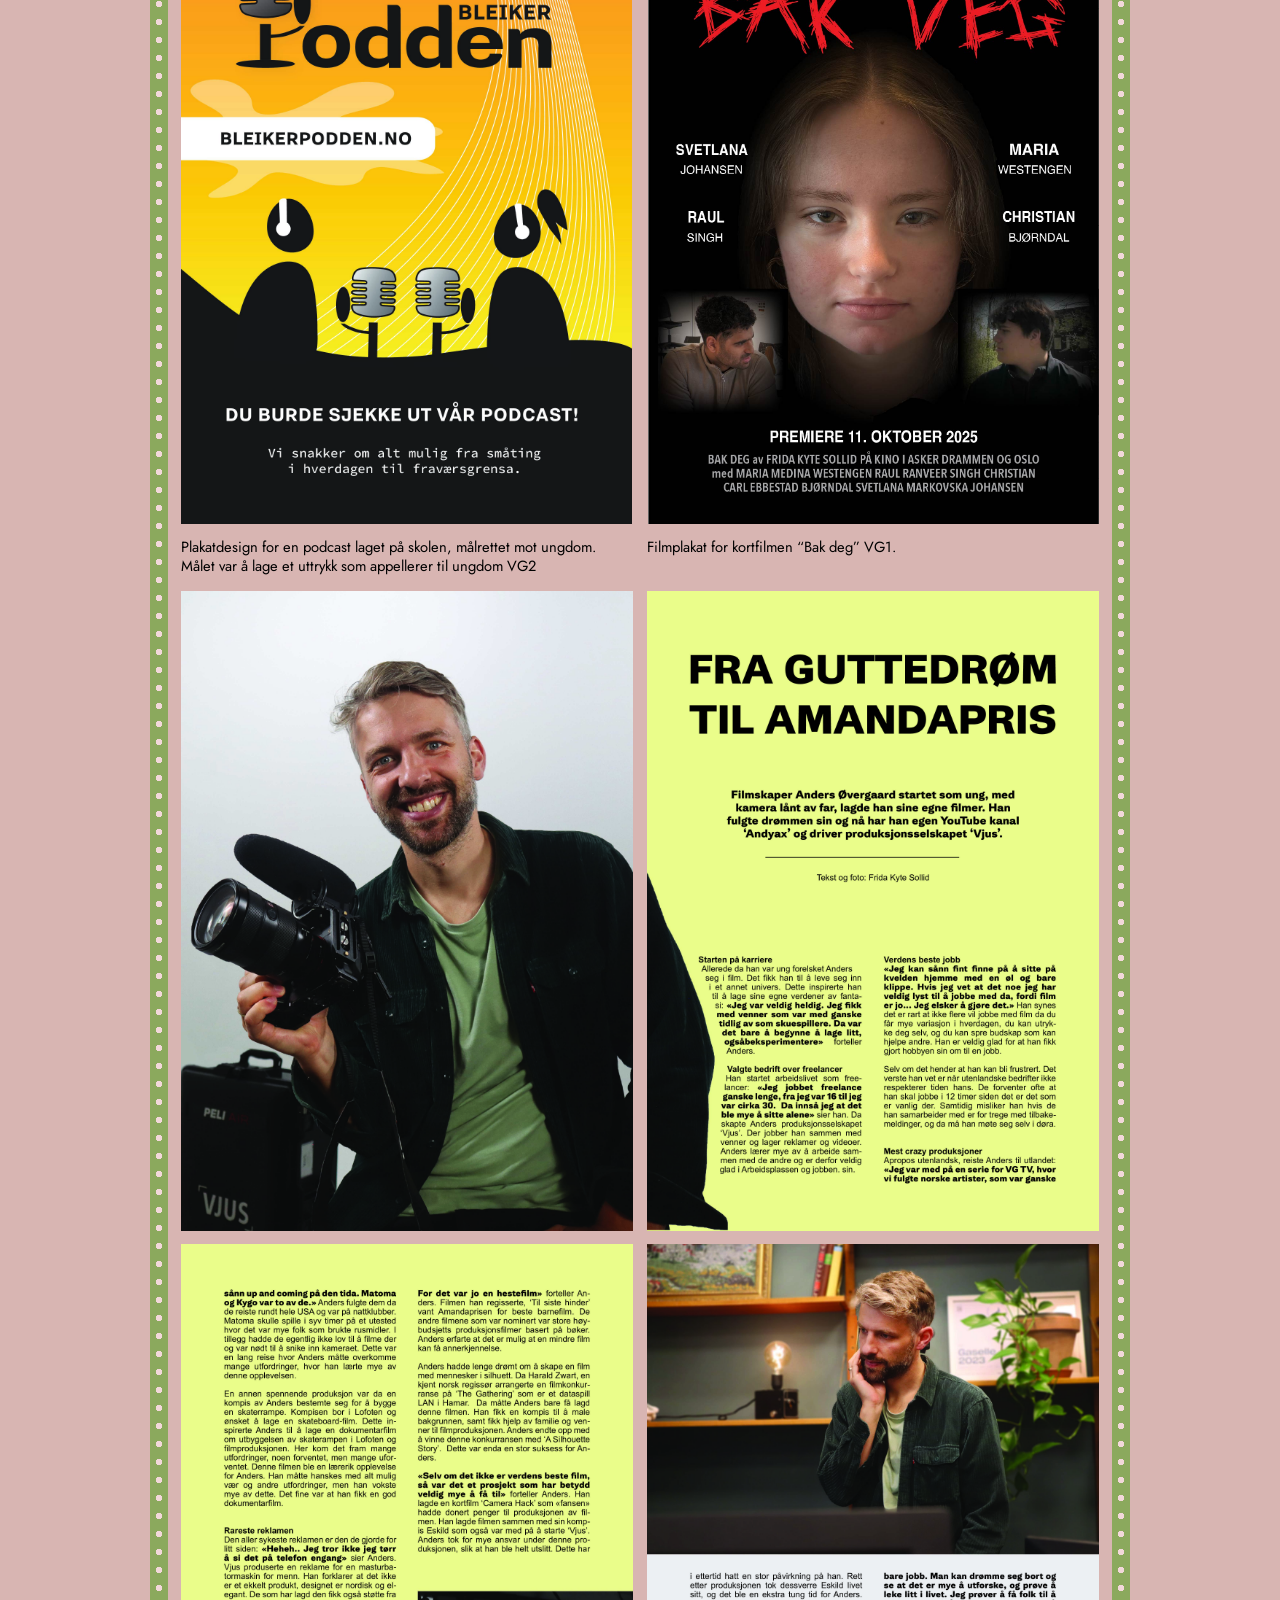
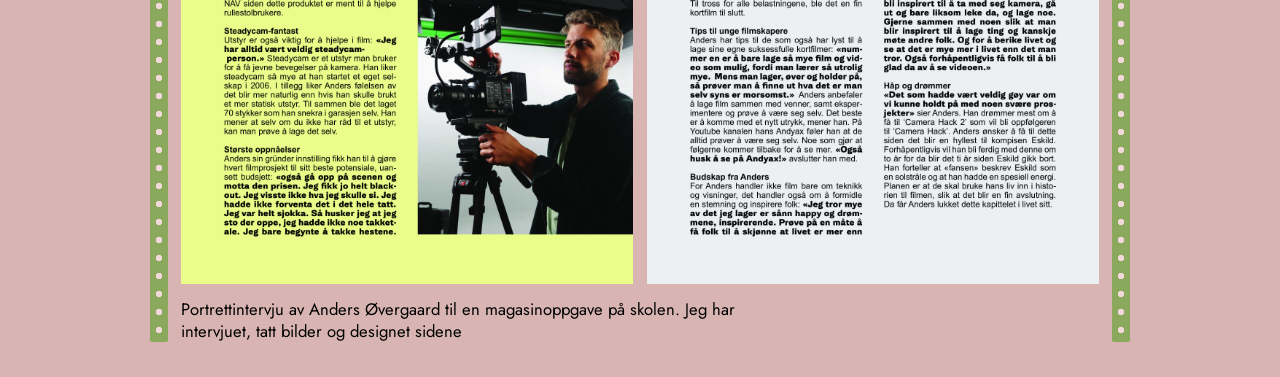
==== commit 1f693ef3: "Rett opp tekst i bildegalleri" ====
--- a/index.html
+++ b/index.html
@@ -111,7 +111,7 @@
                     </div>
 
                     <div class="photo-row row-2">
-                        <p class="photo-note photo-note-malcom">Rembrandt lys.Portrett av Sebastian Foto: Meg</p>
+                        <p class="photo-note photo-note-malcom">Rembrandt lys. Portrett av Sebastian Foto: Meg</p>
                         <figure class="photo-frame landscape">
                             <img src="bilder/Rembrandt2.jpg" alt="Rembrandt-lys portrett av Sebastian">
                         </figure>
@@ -123,7 +123,7 @@
                     </div>
 
                     <div class="photo-row row-3">
-                        <p class="photo-note photo-note-row3-left">Portrett av Malcomn<br>Foto: Meg.</p>
+                        <p class="photo-note photo-note-row3-left">Portrett av Malcom<br>Foto: Meg.</p>
                         <figure class="photo-frame portrait">
                             <img src="bilder/MalcomPortrett1.jpg" alt="Portrett av Malcom i stripet genser">
                         </figure>
